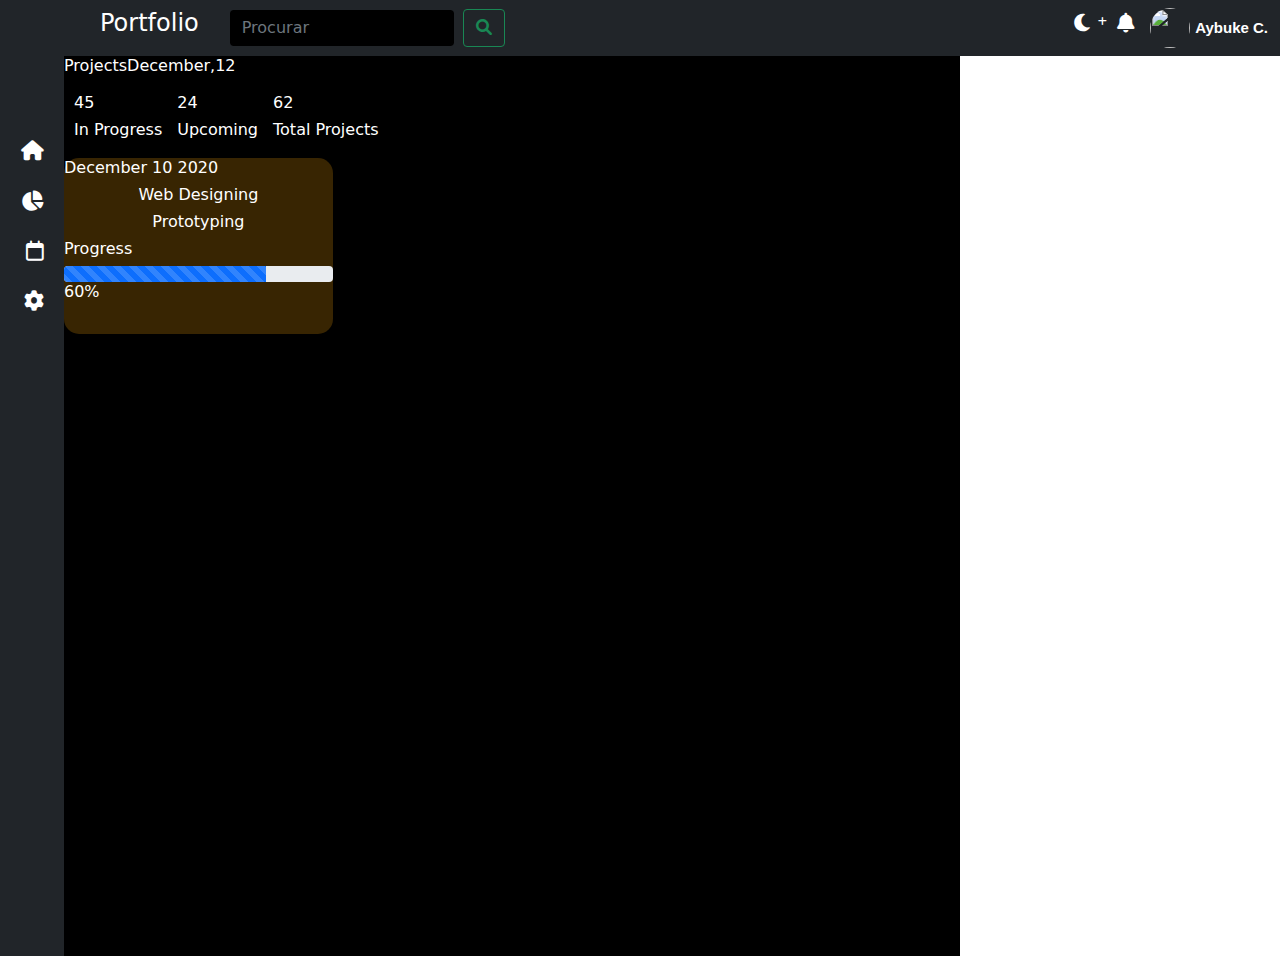
==== index.html @ cc156eb9 "atividade-pagina" ====
<!DOCTYPE html>
<html lang="pt-BR">
<head>
    <link rel="stylesheet" href="https://cdnjs.cloudflare.com/ajax/libs/font-awesome/6.0.0/css/all.min.css">
    <link rel="stylesheet" href="css/bootstrap.css">
    <link rel="stylesheet" href="css/estilo.css">
    <meta charset="UTF-8">
    <meta http-equiv="X-UA-Compatible" content="IE=edge">
    <meta name="viewport" content="width=device-width, initial-scale=1.0">
    <title>Exercicio</title>
</head>
<body>
    <nav class="navbar navbar-dark bg-dark">
        <form class="d-flex">
            <h4 id="port">Portfolio</h4>
            <input class="form-control me-2" type="search" placeholder="Procurar" aria-label="Procurar">
            <button class="btn btn-outline-success" type="submit"><font style="vertical-align: inherit;"><font style="vertical-align: inherit;"><i class="fas fa-search"></i></font></font></button>
        </form>
        <ul class="nav justify-content-end">
            <li class="nav-item">
                <a class="nav-link-esquerda" href="#"><i class="fas fa-moon"></i></a>
            </li>
            <li class="nav-item">
                <a class="nav-link-meio-meio" href="#"><i class="fas fa-plus"></i></a>
            </li>
            <li class="nav-item">
              <a class="nav-link-direita" href="#"><i class="fas fa-bell"></i></a>
            </li>
            <li class="nav-item">
                <img id="imagem-portfolio" src="https://amascoteria.com.br/wp-content/uploads/2019/11/mascote-personagem-3d-Abor_Expressao_8-600x600.jpg">
              <a class="nav-link-name">Aybuke C.</a>
            </li>
          </ul>
      </nav>
    <div id="geral-centro">
        <div id="cabecalho">
            <a class="nav-link-primeiro" href="#"><i class="fas fa-home"></i></a>
            <a class="nav-link-meio" href="#"><i class="fas fa-chart-pie"></i></a>
            <a class="nav-link-meio" href="#"><i class="far fa-calendar"></i></a>
            <a class="nav-link-meio" href="#"><i class="fas fa-cog"></i></a>
        </div>
    <div id="geral_meio">
        <div id="PD">
            <div>
                <h6>Projects</h6>
            </div>
            <div>
                <h6>December,12</h6>
            </div>
        </div>
            <div id="centro">
                <div id="IPT">
                    <h6>45</h6>
                    <h6>In Progress</h6>
                </div>
                <div id="UPC">
                    <h6>24</h6>
                    <h6>Upcoming</h6>
                </div>
                <div id="TPS">
                    <h6>62</h6>
                    <h6>Total Projects</h6>
                </div>
            </div>
            <div id="bloco-laranja">
                <div>
                    <h6>December 10 2020</h6>
                    <!-- emote -->
                </div>
                <div id="WP">
                    <h6>Web Designing</h6>
                    <h6>Prototyping</h6>
                </div>
                <div>
                    <h6>Progress</h6>
                    <div class="progress">
                        <div class="progress-bar progress-bar-striped progress-bar-animated" role="progressbar" aria-valuenow="75" aria-valuemin="0" aria-valuemax="100" style="width: 75%"></div>
                    </div>
                    <h6>60%</h6>
                </div>
                <div>
                    <img src="">
                    <!-- emote -->
                    <!-- input -->
                </div>
            </div>
        </div>
    </div>
</body>
</html>
---- css/estilo.css ----
*{
    padding: 0;
    margin: 0;
}

#cabecalho {
    background: #212529;
    display: flex;
    flex-direction: column;
    flex-wrap: nowrap;
    align-items: flex-end;
    width: 5%;
    height: 100vh;
}

.nav-link-meio {
    color:white;
    font-size: 20px;
    margin: 10px 20px 10px 0px;
}

.nav-link-primeiro {
    color:white;
    font-size: 20px;
    margin: 80px 20px 10px 0px;
}

#port{
    color: white;
    margin: 0px 30px 0px 100px;
}

.form-control {
    display: block;
    width: 100%;
    padding: 0.375rem 0.75rem;
    font-size: 1rem;
    font-weight: 400;
    line-height: 1.5;
    color: #ffffff;
    background-color: #000000;
    background-clip: padding-box;
    border: 1px solid #212529;
    -webkit-appearance: none;
    -moz-appearance: none;
    appearance: none;
    border-radius: 0.25rem;
    transition: border-color .15s ease-in-out,box-shadow .15s ease-in-out;
}

.nav-link-esquerda{
    color: white !important;
    font-size: 20px;
    margin: 0px 5px 0px 0px;
}

.nav-link-meio-meio {
    color: white !important;
    font-size: 10px;
    margin: 0px 10px 0px 0px;
}

.nav-link-direita {
    color: white !important;
    font-size: 20px;
    margin: 0px 15px 0px 0px;
}

#imagem-portfolio{
    border-radius: 50px;
    width: 40px;
    height: 40px;
}

a {
    color: white;
    text-decoration: inherit;
    font-size: 15px;
    font-family: arial;
    font-weight: 600;
    margin: 0px 12px 0px 0px;
}

#PD{
    display: flex;
}

#geral-centro{
    display: flex;
}

#geral_meio{
    background-color: black;
    color: white;
    width: 70%;
}

#centro{
    display: flex;
    margin: 10px 10px 10px 10px;
}

#IPT{
    margin: 0px 15px 0px 0px;
}

#UPC{
    margin: 0px 15px 0px 0px;
}

#TPS{
    margin: 0px 10px 0px 0px;
}

#bloco-laranja{
    background-color: rgba(145, 95, 4, 0.39);
    border-radius: 15px;
    width: 30%;
}

#WP {
    display: flex;
    flex-direction: column;
    flex-wrap: nowrap;
    align-content: center;
    justify-content: center;
    align-items: center;
}
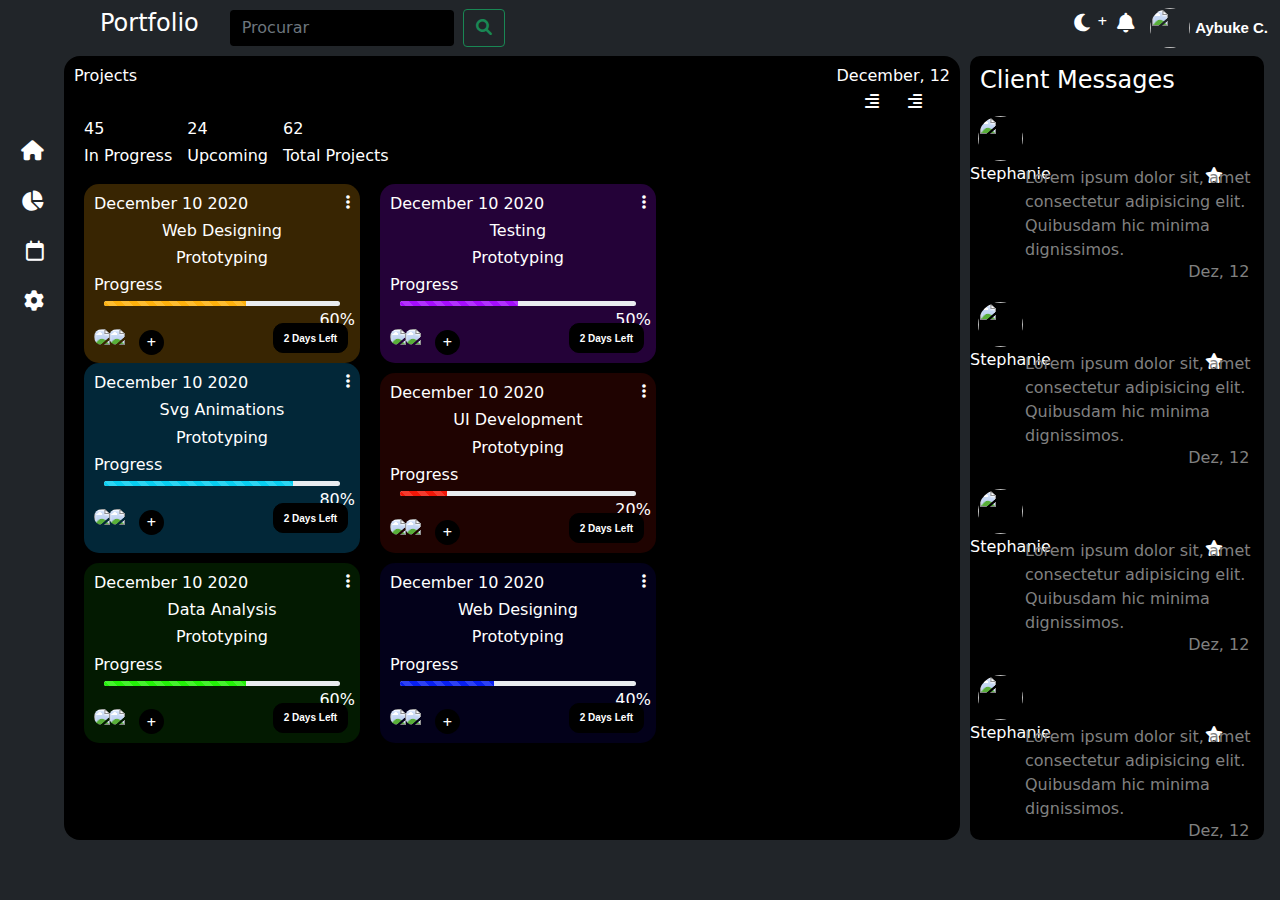
==== commit 69fab80e: "atividade-pagina" ====
--- a/index.html
+++ b/index.html
@@ -45,7 +45,11 @@
                 <h6>Projects</h6>
             </div>
             <div>
-                <h6>December,12</h6>
+                <h6>December, 12</h6>
+                <div id="icones-december">
+                    <i class="fa-solid fa-align-right"></i>
+                    <i class="fa-solid fa-align-right"></i>
+                </div>
             </div>
         </div>
             <div id="centro">
@@ -62,27 +66,214 @@
                     <h6>Total Projects</h6>
                 </div>
             </div>
-            <div id="bloco-laranja">
-                <div>
-                    <h6>December 10 2020</h6>
-                    <!-- emote -->
-                </div>
-                <div id="WP">
-                    <h6>Web Designing</h6>
-                    <h6>Prototyping</h6>
-                </div>
-                <div>
-                    <h6>Progress</h6>
-                    <div class="progress">
-                        <div class="progress-bar progress-bar-striped progress-bar-animated" role="progressbar" aria-valuenow="75" aria-valuemin="0" aria-valuemax="100" style="width: 75%"></div>
-                    </div>
-                    <h6>60%</h6>
-                </div>
-                <div>
-                    <img src="">
-                    <!-- emote -->
-                    <!-- input -->
-                </div>
+            <div id="geral-blocos">
+                <div id="bloco-laranja">
+                    <div id="december">
+                        <h6>December 10 2020</h6>
+                        <i class="fa-solid fa-ellipsis-vertical"></i>
+                    </div>
+                    <div id="WP">
+                        <h6>Web Designing</h6>
+                        <h6>Prototyping</h6>
+                    </div>
+                    <div>
+                        <h6 id="progress">Progress</h6>
+                        <div class="progress">
+                            <div class="progress-bar-laranja progress-bar-striped progress-bar-animated" role="progressbar" aria-valuenow="75" aria-valuemin="0" aria-valuemax="100" style="width: 60%"></div>
+                        </div>
+                        <h6 id="porcentagem">60%</h6>
+                    </div>
+                    <div id="input-bloco">
+                        <img id="imagem-bloco" src="https://amascoteria.com.br/wp-content/uploads/2019/11/mascote-personagem-3d-Abor_Expressao_8-600x600.jpg">
+                        <img id="imagem-bloco-dois" src="https://amascoteria.com.br/wp-content/uploads/2019/11/mascote-personagem-3d-Abor_Expressao_8-600x600.jpg">
+                        <a class="emote-bloco" href="#"><i class="fas fa-plus"></i></a>
+                    </div>
+                        <div id="botao">
+                            <input id="botao-bloco" type="button" value="2 Days Left">
+                        </div>
+                </div>
+                <div id="bloco-roxo">
+                    <div id="december">
+                        <h6>December 10 2020</h6>
+                        <i class="fa-solid fa-ellipsis-vertical"></i>
+                    </div>
+                    <div id="WP">
+                        <h6>Testing</h6>
+                        <h6>Prototyping</h6>
+                    </div>
+                    <div>
+                        <h6 id="progress">Progress</h6>
+                        <div class="progress">
+                            <div class="progress-bar-roxo progress-bar-striped progress-bar-animated" role="progressbar" aria-valuenow="75" aria-valuemin="0" aria-valuemax="100" style="width: 50%"></div>
+                        </div>
+                        <h6 id="porcentagem">50%</h6>
+                    </div>
+                    <div id="input-bloco">
+                        <img id="imagem-bloco" src="https://amascoteria.com.br/wp-content/uploads/2019/11/mascote-personagem-3d-Abor_Expressao_8-600x600.jpg">
+                        <img id="imagem-bloco-dois" src="https://amascoteria.com.br/wp-content/uploads/2019/11/mascote-personagem-3d-Abor_Expressao_8-600x600.jpg">
+                        <a class="emote-bloco" href="#"><i class="fas fa-plus"></i></a>
+                    </div>
+                        <div id="botao">
+                            <input id="botao-bloco" type="button" value="2 Days Left">
+                        </div>
+                </div>
+                <div id="bloco-azul">
+                    <div id="december">
+                        <h6>December 10 2020</h6>
+                        <i class="fa-solid fa-ellipsis-vertical"></i>
+                    </div>
+                    <div id="WP">
+                        <h6>Svg Animations</h6>
+                        <h6>Prototyping</h6>
+                    </div>
+                    <div>
+                        <h6 id="progress">Progress</h6>
+                        <div class="progress">
+                            <div id="bar" class="progress-bar-azul progress-bar-striped progress-bar-animated" role="progressbar" aria-valuenow="75" aria-valuemin="0" aria-valuemax="100" style="width: 80%"></div>
+                        </div>
+                        <h6 id="porcentagem">80%</h6>
+                    </div>
+                    <div id="input-bloco">
+                        <img id="imagem-bloco" src="https://amascoteria.com.br/wp-content/uploads/2019/11/mascote-personagem-3d-Abor_Expressao_8-600x600.jpg">
+                        <img id="imagem-bloco-dois" src="https://amascoteria.com.br/wp-content/uploads/2019/11/mascote-personagem-3d-Abor_Expressao_8-600x600.jpg">
+                        <a class="emote-bloco" href="#"><i class="fas fa-plus"></i></a>
+                    </div>
+                        <div id="botao">
+                            <input id="botao-bloco" type="button" value="2 Days Left">
+                        </div>
+                </div>
+                <div id="bloco-vermelho">
+                    <div id="december">
+                        <h6 >December 10 2020</h6>
+                        <i class="fa-solid fa-ellipsis-vertical"></i>
+                    </div>
+                    <div id="WP">
+                        <h6>UI Development</h6>
+                        <h6>Prototyping</h6>
+                    </div>
+                    <div>
+                        <h6 id="progress">Progress</h6>
+                        <div class="progress">
+                            <div id="bar" class="progress-bar-vermelho progress-bar-striped progress-bar-animated" role="progressbar" aria-valuenow="75" aria-valuemin="0" aria-valuemax="100" style="width: 20%"></div>
+                        </div>
+                        <h6 id="porcentagem">20%</h6>
+                    </div>
+                    <div id="input-bloco">
+                        <img id="imagem-bloco" src="https://amascoteria.com.br/wp-content/uploads/2019/11/mascote-personagem-3d-Abor_Expressao_8-600x600.jpg">
+                        <img id="imagem-bloco-dois" src="https://amascoteria.com.br/wp-content/uploads/2019/11/mascote-personagem-3d-Abor_Expressao_8-600x600.jpg">
+                        <a class="emote-bloco" href="#"><i class="fas fa-plus"></i></a>
+                    </div>
+                        <div id="botao">
+                            <input id="botao-bloco" type="button" value="2 Days Left">
+                        </div>
+                </div>
+                <div id="bloco-verde">
+                    <div id="december">
+                        <h6 >December 10 2020</h6>
+                        <i class="fa-solid fa-ellipsis-vertical"></i>
+                    </div>
+                    <div id="WP">
+                        <h6>Data Analysis</h6>
+                        <h6>Prototyping</h6>
+                    </div>
+                    <div>
+                        <h6 id="progress">Progress</h6>
+                        <div class="progress">
+                            <div id="bar" class="progress-bar-verde progress-bar-striped progress-bar-animated" role="progressbar" aria-valuenow="75" aria-valuemin="0" aria-valuemax="100" style="width: 60%"></div>
+                        </div>
+                        <h6 id="porcentagem">60%</h6>
+                    </div>
+                    <div id="input-bloco">
+                        <img id="imagem-bloco" src="https://amascoteria.com.br/wp-content/uploads/2019/11/mascote-personagem-3d-Abor_Expressao_8-600x600.jpg">
+                        <img id="imagem-bloco-dois" src="https://amascoteria.com.br/wp-content/uploads/2019/11/mascote-personagem-3d-Abor_Expressao_8-600x600.jpg">
+                        <a class="emote-bloco" href="#"><i class="fas fa-plus"></i></a>
+                    </div>
+                        <div id="botao">
+                            <input id="botao-bloco" type="button" value="2 Days Left">
+                        </div>
+                </div>
+                <div id="bloco-azulescuro">
+                    <div id="december">
+                        <h6 >December 10 2020</h6>
+                        <i class="fa-solid fa-ellipsis-vertical"></i>
+                    </div>
+                    <div id="WP">
+                        <h6>Web Designing</h6>
+                        <h6>Prototyping</h6>
+                    </div>
+                    <div>
+                        <h6 id="progress">Progress</h6>
+                        <div class="progress">
+                            <div id="bar" class="progress-bar-azulescuro progress-bar-striped progress-bar-animated" role="progressbar" aria-valuenow="75" aria-valuemin="0" aria-valuemax="100" style="width: 40%"></div>
+                        </div>
+                        <h6 id="porcentagem">40%</h6>
+                    </div>
+                    <div id="input-bloco">
+                        <img id="imagem-bloco" src="https://amascoteria.com.br/wp-content/uploads/2019/11/mascote-personagem-3d-Abor_Expressao_8-600x600.jpg">
+                        <img id="imagem-bloco-dois" src="https://amascoteria.com.br/wp-content/uploads/2019/11/mascote-personagem-3d-Abor_Expressao_8-600x600.jpg">
+                        <a class="emote-bloco" href="#"><i class="fas fa-plus"></i></a>
+                    </div>
+                        <div id="botao">
+                            <input id="botao-bloco" type="button" value="2 Days Left">
+                        </div>
+                </div>
+            </div>
+        </div>
+        <div id="direito">
+            <div>
+                <h4 id="client">Client Messages</h4>
+            </div>
+            <div id="comentario-um">
+                <img id="imagem-direito" src="https://amascoteria.com.br/wp-content/uploads/2019/11/mascote-personagem-3d-Abor_Expressao_8-600x600.jpg"> 
+                <div id="stepmais">
+                    <div>
+                        <h6 id="step">Stephanie</h6> 
+                    </div>
+                    <div>
+                        <i id="estrela" class="fas fa-star"></i>
+                    </div>
+                </div>
+                <p>Lorem ipsum dolor sit, amet consectetur adipisicing elit. Quibusdam hic minima dignissimos.</p>
+                <h6 id="dez">Dez, 12</h6>
+            </div>
+            <div id="comentario-um">
+                <img id="imagem-direito" src="https://amascoteria.com.br/wp-content/uploads/2019/11/mascote-personagem-3d-Abor_Expressao_8-600x600.jpg"> 
+                <div id="stepmais">
+                    <div>
+                        <h6 id="step">Stephanie</h6> 
+                    </div>
+                    <div>
+                        <i id="estrela" class="fas fa-star"></i>
+                    </div>
+                </div>
+                <p>Lorem ipsum dolor sit, amet consectetur adipisicing elit. Quibusdam hic minima dignissimos.</p>
+                <h6 id="dez">Dez, 12</h6>
+            </div>
+            <div id="comentario-um">
+                <img id="imagem-direito" src="https://amascoteria.com.br/wp-content/uploads/2019/11/mascote-personagem-3d-Abor_Expressao_8-600x600.jpg"> 
+                <div id="stepmais">
+                    <div>
+                        <h6 id="step">Stephanie</h6> 
+                    </div>
+                    <div>
+                        <i id="estrela" class="fas fa-star"></i>
+                    </div>
+                </div>
+                <p>Lorem ipsum dolor sit, amet consectetur adipisicing elit. Quibusdam hic minima dignissimos.</p>
+                <h6 id="dez">Dez, 12</h6>
+            </div>
+            <div id="comentario-um">
+                <img id="imagem-direito" src="https://amascoteria.com.br/wp-content/uploads/2019/11/mascote-personagem-3d-Abor_Expressao_8-600x600.jpg"> 
+                <div id="stepmais">
+                    <div>
+                        <h6 id="step">Stephanie</h6> 
+                    </div>
+                    <div>
+                        <i id="estrela" class="fas fa-star"></i>
+                    </div>
+                </div>
+                <p>Lorem ipsum dolor sit, amet consectetur adipisicing elit. Quibusdam hic minima dignissimos.</p>
+                <h6 id="dez">Dez, 12</h6>
             </div>
         </div>
     </div>
--- a/css/estilo.css
+++ b/css/estilo.css
@@ -4,6 +4,10 @@
     margin: 0;
 }
 
+body {
+    background-color: #212529;
+}
+
 #cabecalho {
     background: #212529;
     display: flex;
@@ -11,9 +15,8 @@
     flex-wrap: nowrap;
     align-items: flex-end;
     width: 5%;
-    height: 100vh;
-}
-
+    /* height: 94.1vh; */
+}
 .nav-link-meio {
     color:white;
     font-size: 20px;
@@ -82,18 +85,21 @@
     margin: 0px 12px 0px 0px;
 }
 
-#PD{
-    display: flex;
+#PD {
+    display: flex;
+    justify-content: space-between;
 }
 
 #geral-centro{
     display: flex;
 }
 
-#geral_meio{
+#geral_meio {
     background-color: black;
     color: white;
     width: 70%;
+    border-radius: 16px;
+    padding: 10px;
 }
 
 #centro{
@@ -113,10 +119,23 @@
     margin: 0px 10px 0px 0px;
 }
 
-#bloco-laranja{
+#bloco-laranja {
     background-color: rgba(145, 95, 4, 0.39);
     border-radius: 15px;
-    width: 30%;
+    width: 31.5%;
+    margin: 0px 10px 0px 10px;
+}
+
+.progress-bar-laranja {
+    display: flex;
+    flex-direction: column;
+    justify-content: center;
+    overflow: hidden;
+    color: #fff;
+    text-align: center;
+    white-space: nowrap;
+    background-color: #fdb10d;
+    transition: width .6s ease;
 }
 
 #WP {
@@ -126,4 +145,245 @@
     align-content: center;
     justify-content: center;
     align-items: center;
-}+}
+
+.progress {
+    display: flex;
+    height: 0.3rem;
+    overflow: hidden;
+    font-size: .75rem;
+    background-color: #e9ecef;
+    border-radius: 0.25rem;
+    margin: 0px 20px 0px 20px;
+}
+
+#bloco-roxo{
+    background-color: rgba(93, 4, 145, 0.39);
+    border-radius: 15px;
+    width: 31.5%;
+    margin: 0px 10px 0px 10px;
+}
+
+.progress-bar-roxo {
+    display: flex;
+    flex-direction: column;
+    justify-content: center;
+    overflow: hidden;
+    color: #fff;
+    text-align: center;
+    white-space: nowrap;
+    background-color: #a50dfd;
+    transition: width .6s ease;
+}
+
+#bloco-azul{
+    background-color: rgba(4, 100, 145, 0.39);
+    border-radius: 15px;
+    width: 31.5%;
+    margin: 0px 10px 0px 10px;
+}
+
+.progress-bar-azul {
+    display: flex;
+    flex-direction: column;
+    justify-content: center;
+    overflow: hidden;
+    color: #fff;
+    text-align: center;
+    white-space: nowrap;
+    background-color: #08cef1;
+    transition: width .6s ease;
+}
+
+#bloco-vermelho{
+    background-color: rgba(240, 22, 6, 0.13);
+    border-radius: 15px;
+    width: 31.5%;
+    margin: 10px 10px 0px 10px;
+}
+
+.progress-bar-vermelho {
+    display: flex;
+    flex-direction: column;
+    justify-content: center;
+    overflow: hidden;
+    color: #fff;
+    text-align: center;
+    white-space: nowrap;
+    background-color: #f11708;
+    transition: width .6s ease;
+}
+
+#bloco-verde{
+    background-color: rgba(25, 240, 6, 0.11);
+    border-radius: 15px;
+    width: 31.5%;
+    margin: 10px 10px 0px 10px;
+}
+
+.progress-bar-verde {
+    display: flex;
+    flex-direction: column;
+    justify-content: center;
+    overflow: hidden;
+    color: #fff;
+    text-align: center;
+    white-space: nowrap;
+    background-color: #23f108;
+    transition: width .6s ease;
+}
+
+#bloco-azulescuro{
+    background-color: rgba(29, 6, 240, 0.11);
+    border-radius: 15px;
+    width: 31.5%;
+    margin: 10px 10px 0px 10px;
+}
+
+.progress-bar-azulescuro {
+    display: flex;
+    flex-direction: column;
+    justify-content: center;
+    overflow: hidden;
+    color: #fff;
+    text-align: center;
+    white-space: nowrap;
+    background-color: #081ff1;
+    transition: width .6s ease;
+}
+
+#geral-blocos {
+    display: flex;
+    flex-wrap: wrap;
+    flex-direction: row;
+}
+
+#progress{
+    margin: 0px 0px 7px 10px;
+}
+
+#porcentagem{
+    display: flex;
+    justify-content: flex-end;
+    margin: 4px 5px 0px 0px;
+}
+
+#december{
+    display: flex;
+    justify-content: space-between;
+    margin: 10px 10px 0px 10px;
+}
+
+#imagem-bloco {
+    width: 30px;
+    border-radius: 50px;
+    margin: 0px -15px 10px 10px;
+}
+
+#imagem-bloco-dois {
+    width: 30px;
+    border-radius: 50px;
+    margin: 0px 0px 10px 0px;
+}
+
+#input-bloco{
+    display: flex;
+    align-items: center;
+    align-content: center;
+    flex-wrap: nowrap;
+}
+
+.emote-bloco{
+    background: black;
+    border-radius: 50px;
+    width: 25px;
+    height: 25px;
+    display: flex;
+    justify-content: center;
+    align-items: center;
+    font-size: 10px;
+}
+
+#botao {
+    display: flex;
+    flex-direction: row;
+    justify-content: flex-end;
+    margin: -32px 12px 10px 0px;
+}
+
+#botao-bloco{
+    background-color: black;
+    color: white;
+    border: solid 1px black;
+    border-radius: 10px;
+    font-size: 10px;
+    font-family: arial;
+    font-weight: 600;
+    width: 75px;
+    height: 30px;
+    display: flex;
+    justify-content: center;
+}
+
+#icones-december{
+    display: flex;
+    justify-content: space-evenly;
+    flex-direction: row;
+}
+
+#direito{
+    background-color: black;
+    margin: 0px 0px 0px 10px;
+    border-radius: 10px;
+    width: 23%;
+}
+
+#client{
+    color: white;
+    margin: 10px 0px 0px 10px;
+}
+
+#step{
+    color: white;
+}
+
+#estrela{
+    color: white;
+}
+
+#stepmais {
+    display: flex;
+    justify-content: space-between;
+    flex-direction: row;
+    width: 86%;
+}
+
+p {
+    color: gray;
+    margin: -25px 0px 0px 55px;
+}
+
+#imagem-direito {
+    width: 45px;
+    height: 45px;
+    border-radius: 50px;
+    margin: 1px 3px 3px 8px;
+}
+
+#comentario-um {
+    display: flex;
+    flex-direction: row;
+    flex-wrap: wrap;
+    width: 100%;
+    margin: 20px 0px 0px 0px;
+}
+
+#dez {
+    color: grey;
+    display: flex;
+    justify-content: flex-end;
+    flex-wrap: nowrap;
+    flex-direction: row;
+    width: inherit;
+    margin: 0px 15px 0px 0px;
+}
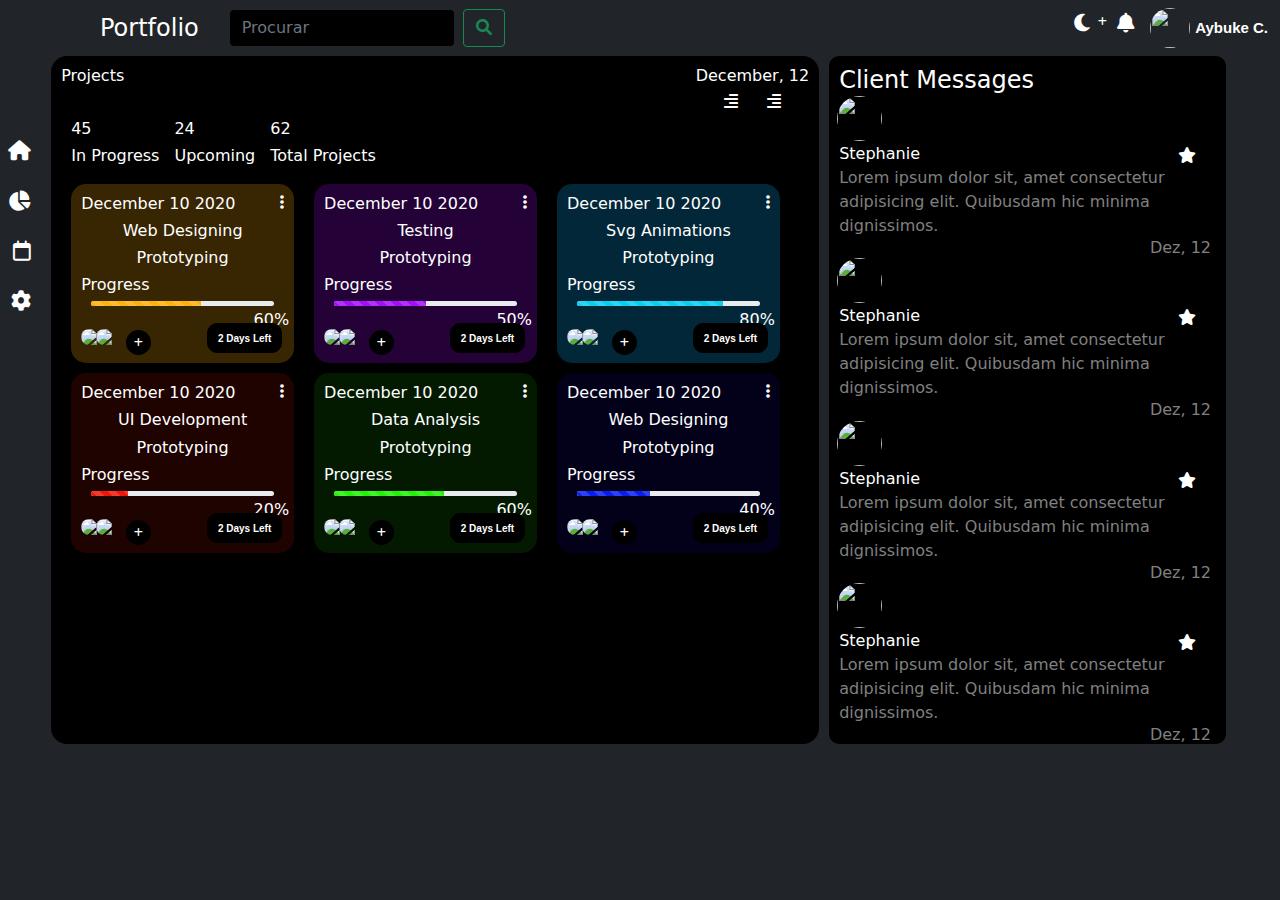
==== commit 7ac15647: "atividade-pagina" ====
--- a/index.html
+++ b/index.html
@@ -10,7 +10,7 @@
     <title>Exercicio</title>
 </head>
 <body>
-    <nav class="navbar navbar-dark bg-dark">
+    <nav id="cabecalho-dois" class="navbar navbar-dark bg-dark">
         <form class="d-flex">
             <h4 id="port">Portfolio</h4>
             <input class="form-control me-2" type="search" placeholder="Procurar" aria-label="Procurar">
--- a/css/estilo.css
+++ b/css/estilo.css
@@ -32,6 +32,8 @@
 #port{
     color: white;
     margin: 0px 30px 0px 100px;
+    display: flex;
+    align-items: center;
 }
 
 .form-control {
@@ -387,3 +389,284 @@
     width: inherit;
     margin: 0px 15px 0px 0px;
 }
+
+@media (max-width: 1450px){
+    p {
+        color: gray;
+        margin: -5px 0px 0px 10px;
+    }
+    #cabecalho {
+        background: #212529;
+        display: flex;
+        flex-direction: column;
+        flex-wrap: nowrap;
+        align-items: flex-end;
+        width: 4%;
+    }
+    #stepmais {
+        display: flex;
+        justify-content: space-between;
+        flex-direction: row;
+        width: 90%;
+        margin: 0px 0px 0px 10px;
+    }
+    #comentario-um {
+        display: flex;
+        flex-direction: row;
+        flex-wrap: wrap;
+        width: 100%;
+        margin: 0px 0px 0px 0px;
+    }
+    #geral_meio {
+        background-color: black;
+        color: white;
+        width: 60%;
+        border-radius: 16px;
+        padding: 10px;
+    }
+    #direito {
+        background-color: black;
+        margin: 0px 0px 0px 10px;
+        border-radius: 10px;
+        width: 31%;
+    }
+    #bloco-laranja {
+        width: 29.8%;
+    }
+    #bloco-azul {
+        width: 29.8%;
+    }
+    #bloco-verde {
+        width: 29.8%;
+    }
+    #bloco-vermelho {
+        width: 29.8%;
+    }
+    #bloco-roxo {
+        width: 29.8%;
+    }
+    #bloco-azulescuro {
+        width: 29.8%;
+    }
+}
+
+@media (max-width: 1024px){
+    p {
+        color: gray;
+        margin: -5px 0px 0px 10px;
+    }
+    #cabecalho {
+        background: #212529;
+        display: flex;
+        flex-direction: column;
+        flex-wrap: nowrap;
+        align-items: flex-end;
+        width: 6%;
+        /* height: 94.1vh; */
+    }
+    #port {
+        color: white;
+        margin: 0px 30px 0px 70px;
+        display: flex;
+        align-items: center;
+    }
+    #stepmais {
+        display: flex;
+        justify-content: space-between;
+        flex-direction: row;
+        width: 90%;
+        margin: 0px 0px 0px 10px;
+    }
+    #comentario-um {
+        display: flex;
+        flex-direction: row;
+        flex-wrap: wrap;
+        width: 100%;
+        margin: 0px 0px 0px 0px;
+    }
+    #geral_meio {
+        background-color: black;
+        color: white;
+        width: 60%;
+        border-radius: 16px;
+        padding: 10px;
+    }
+    #direito {
+        background-color: black;
+        margin: 0px 0px 0px 10px;
+        border-radius: 10px;
+        width: 29%;
+    }
+    #bloco-laranja {
+        width: 29.8%;
+    }
+    #bloco-azul {
+        width: 29.8%;
+    }
+    #bloco-verde {
+        width: 29.8%;
+    }
+    #bloco-vermelho {
+        width: 29.8%;
+    }
+    #bloco-roxo {
+        width: 29.8%;
+    }
+    #bloco-azulescuro {
+        width: 29.8%;
+    }
+    .navbar {
+        position: relative;
+        display: flex;
+        flex-wrap: wrap;
+        align-items: center;
+        justify-content: space-around;
+        padding-top: 0.5rem;
+        padding-bottom: 0.5rem;
+    }
+}
+
+@media (max-width: 800px){
+    #bloco-laranja {
+        width: 45%;
+        margin: 10px 10px 10px 10px;
+    }
+    #bloco-azul {
+        width: 45%;
+        margin: 10px 10px 10px 10px;
+    }
+    #bloco-verde {
+        width: 45%;
+        margin: 10px 10px 10px 10px;
+    }
+    #bloco-vermelho {
+        width: 45%;
+        margin: 10px 10px 10px 10px;
+    }
+    #bloco-roxo {
+        width: 45%;
+        margin: 10px 10px 10px 10px;
+    }
+    #bloco-azulescuro {
+        width: 45%;
+        margin: 10px 10px 10px 10px;
+    }
+    #cabecalho {
+        background: #212529;
+        display: flex;
+        flex-direction: column;
+        flex-wrap: nowrap;
+        align-items: flex-end;
+        width: 8%;
+        /* height: 94.1vh; */
+    }
+    #port {
+        color: white;
+        margin: 0px 30px 0px 70px;
+        display: flex;
+        align-items: center;
+    }
+    p {
+        color: gray;
+        margin: -5px 0px 0px 5px;
+    }
+    #stepmais {
+        display: flex;
+        justify-content: space-between;
+        flex-direction: row;
+        width: 85%;
+        margin: 0px 0px 0px 10px;
+    }
+    #direito {
+        background-color: black;
+        margin: 0px 0px 0px 10px;
+        border-radius: 10px;
+        width: 27%;
+    }   
+}
+
+@media (max-width: 425px){
+    #bloco-laranja {
+        width: 100%;
+        margin: 10px 0px 10px 0px;
+    }
+    #bloco-azul {
+        width: 100%;
+        margin: 10px 0px 10px 0px;
+    }
+    #bloco-verde {
+        width: 100%;
+        margin: 10px 0px 10px 0px;
+    }
+    #bloco-vermelho {
+        width: 100%;
+        margin: 10px 0px 10px 0px;
+    }
+    #bloco-roxo {
+        width: 100%;
+        margin: 10px 0px 10px 0px;
+    }
+    #bloco-azulescuro {
+        width: 100%;
+        margin: 10px 0px 10px 0px;
+    }
+    #direito {
+        background-color: black;
+        margin: 5px 0px 0px 0px;
+        border-radius: 10px;
+        width: 80%;
+    }
+    #geral-centro {
+        display: flex;
+        flex-direction: column;
+        align-items: center;
+    }
+    #stepmais {
+        display: flex;
+        justify-content: space-between;
+        flex-direction: row;
+        width: 90%;
+        margin: 0px 0px 0px 10px;
+    }    
+    #geral_meio {
+        background-color: black;
+        color: white;
+        width: 80%;
+        border-radius: 16px;
+        padding: 10px;
+    }
+    #cabecalho {
+        background: #212529;
+        display: flex;
+        flex-wrap: nowrap;
+        width: 5%;
+        /* height: 94.1vh; */
+        flex-direction: row;
+        align-items: baseline;
+        justify-content: center;
+    }
+    p {
+        color: gray;
+        margin: 0px 0px 0px 10px;
+    }
+    #port {
+        color: white;
+        margin: 0px 15px 0px 0px;
+        display: flex;
+        align-items: center;
+    }
+    #cabecalho-dois{
+        display: flex;
+        align-content: center;
+        justify-content: center;
+        align-items: center;
+    }
+    #centro {
+        display: flex;
+        margin: 10px 0px 10px 0px;
+        justify-content: center;
+        flex-direction: column;
+        align-items: flex-start;
+    }
+}
+
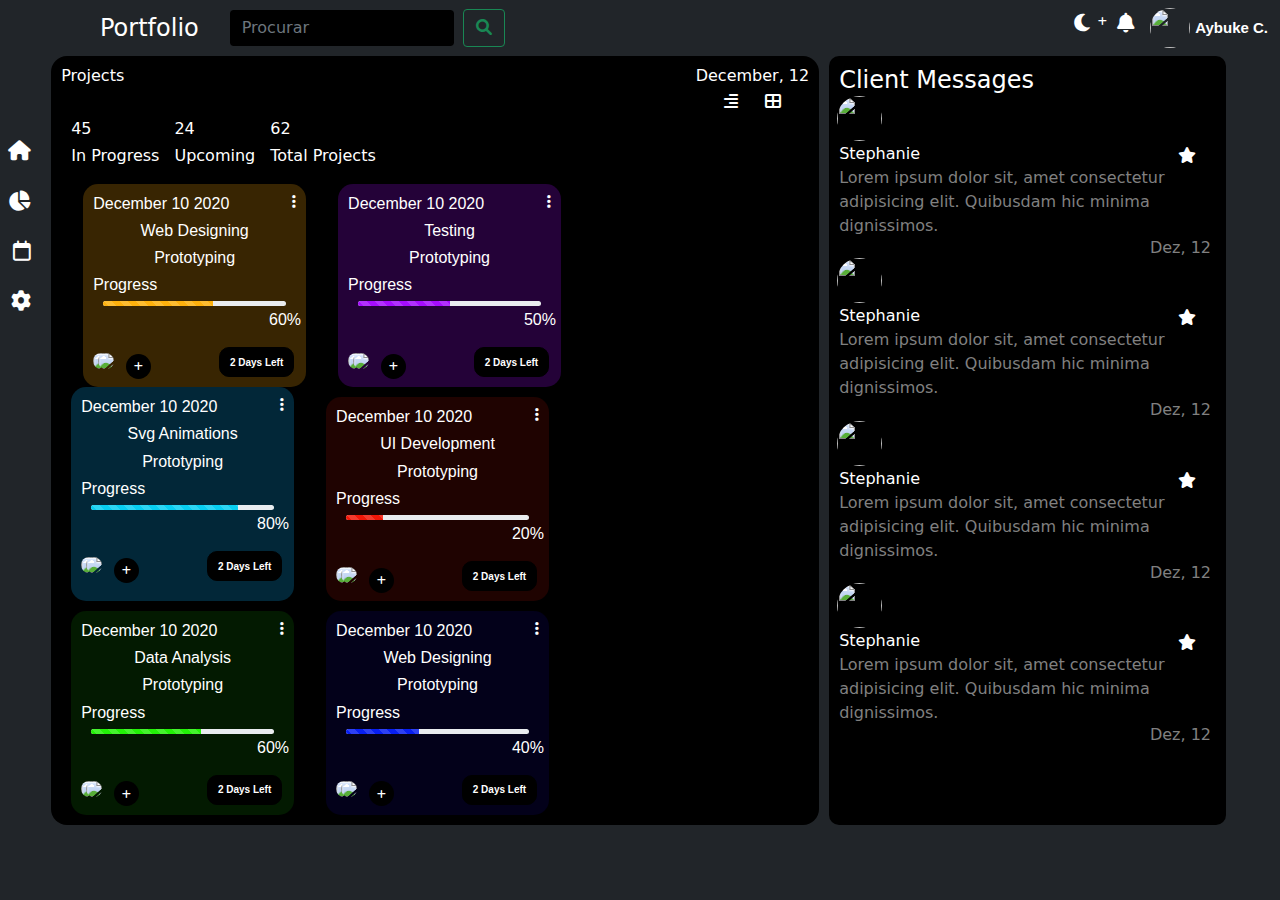
==== commit 4f0dfffb: "atividade-pagina" ====
--- a/index.html
+++ b/index.html
@@ -24,9 +24,9 @@
                 <a class="nav-link-meio-meio" href="#"><i class="fas fa-plus"></i></a>
             </li>
             <li class="nav-item">
-              <a class="nav-link-direita" href="#"><i class="fas fa-bell"></i></a>
-            </li>
-            <li class="nav-item">
+                <a class="nav-link-direita" href="#"><i class="fas fa-bell"></i></a>
+            </li>
+            <li id="perfil" class="nav-item">
                 <img id="imagem-portfolio" src="https://amascoteria.com.br/wp-content/uploads/2019/11/mascote-personagem-3d-Abor_Expressao_8-600x600.jpg">
               <a class="nav-link-name">Aybuke C.</a>
             </li>
@@ -34,10 +34,10 @@
       </nav>
     <div id="geral-centro">
         <div id="cabecalho">
-            <a class="nav-link-primeiro" href="#"><i class="fas fa-home"></i></a>
-            <a class="nav-link-meio" href="#"><i class="fas fa-chart-pie"></i></a>
-            <a class="nav-link-meio" href="#"><i class="far fa-calendar"></i></a>
-            <a class="nav-link-meio" href="#"><i class="fas fa-cog"></i></a>
+            <a id="emote-cabecalho" class="nav-link-primeiro" href="#"><i class="fas fa-home"></i></a>
+            <a id="emote-cabecalho" class="nav-link-meio" href="#"><i class="fas fa-chart-pie"></i></a>
+            <a id="emote-cabecalho" class="nav-link-meio" href="#"><i class="far fa-calendar"></i></a>
+            <a id="emote-cabecalho" class="nav-link-meio" href="#"><i class="fas fa-cog"></i></a>
         </div>
     <div id="geral_meio">
         <div id="PD">
@@ -48,7 +48,7 @@
                 <h6>December, 12</h6>
                 <div id="icones-december">
                     <i class="fa-solid fa-align-right"></i>
-                    <i class="fa-solid fa-align-right"></i>
+                    <i class="fa-solid fa-th-large"></i>
                 </div>
             </div>
         </div>
@@ -67,6 +67,7 @@
                 </div>
             </div>
             <div id="geral-blocos">
+                <a href="laranja.html">
                 <div id="bloco-laranja">
                     <div id="december">
                         <h6>December 10 2020</h6>
@@ -91,7 +92,9 @@
                         <div id="botao">
                             <input id="botao-bloco" type="button" value="2 Days Left">
                         </div>
-                </div>
+                    </div>
+                </a>
+                <a href="roxo.html">
                 <div id="bloco-roxo">
                     <div id="december">
                         <h6>December 10 2020</h6>
@@ -116,7 +119,9 @@
                         <div id="botao">
                             <input id="botao-bloco" type="button" value="2 Days Left">
                         </div>
-                </div>
+                    </div>
+                </a>
+                <a href="azul.html">
                 <div id="bloco-azul">
                     <div id="december">
                         <h6>December 10 2020</h6>
@@ -141,7 +146,9 @@
                         <div id="botao">
                             <input id="botao-bloco" type="button" value="2 Days Left">
                         </div>
-                </div>
+                    </div>
+                </a>
+                <a href="vermelho.html">
                 <div id="bloco-vermelho">
                     <div id="december">
                         <h6 >December 10 2020</h6>
@@ -166,7 +173,9 @@
                         <div id="botao">
                             <input id="botao-bloco" type="button" value="2 Days Left">
                         </div>
-                </div>
+                    </div>
+                </a>
+                <a href="verde.html">
                 <div id="bloco-verde">
                     <div id="december">
                         <h6 >December 10 2020</h6>
@@ -191,7 +200,9 @@
                         <div id="botao">
                             <input id="botao-bloco" type="button" value="2 Days Left">
                         </div>
-                </div>
+                    </div>
+                </a>
+                <a href="azulescuro.html">
                 <div id="bloco-azulescuro">
                     <div id="december">
                         <h6 >December 10 2020</h6>
@@ -216,7 +227,8 @@
                         <div id="botao">
                             <input id="botao-bloco" type="button" value="2 Days Left">
                         </div>
-                </div>
+                    </div>
+                </a>
             </div>
         </div>
         <div id="direito">
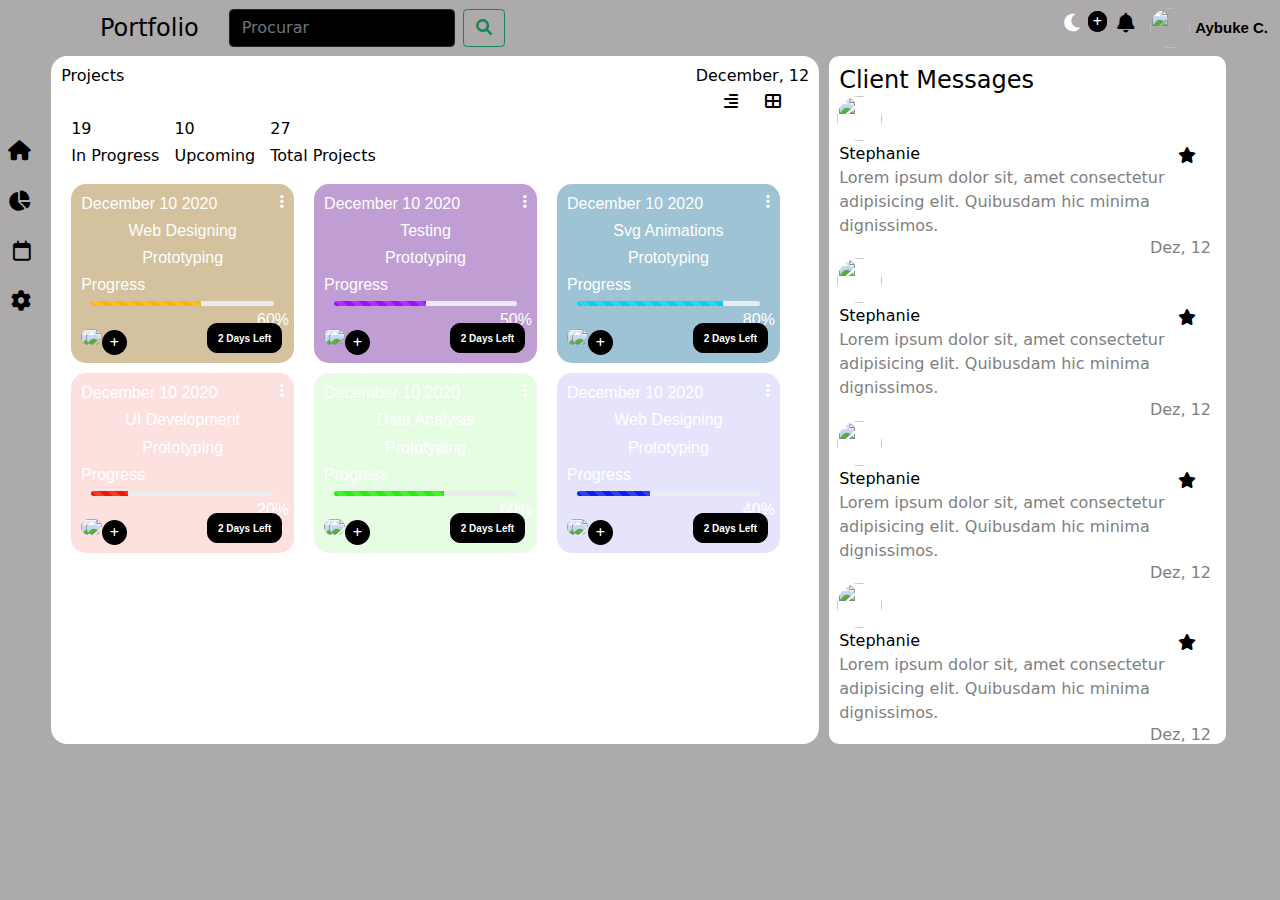
==== commit 461f46dd: "atividade-pagina" ====
--- a/index.html
+++ b/index.html
@@ -4,6 +4,7 @@
     <link rel="stylesheet" href="https://cdnjs.cloudflare.com/ajax/libs/font-awesome/6.0.0/css/all.min.css">
     <link rel="stylesheet" href="css/bootstrap.css">
     <link rel="stylesheet" href="css/estilo.css">
+    <link rel="stylesheet" href="css/estilodois.css">
     <meta charset="UTF-8">
     <meta http-equiv="X-UA-Compatible" content="IE=edge">
     <meta name="viewport" content="width=device-width, initial-scale=1.0">
@@ -28,7 +29,7 @@
             </li>
             <li id="perfil" class="nav-item">
                 <img id="imagem-portfolio" src="https://amascoteria.com.br/wp-content/uploads/2019/11/mascote-personagem-3d-Abor_Expressao_8-600x600.jpg">
-              <a class="nav-link-name">Aybuke C.</a>
+              <a id="name-a" class="nav-link-name">Aybuke C.</a>
             </li>
           </ul>
       </nav>
@@ -54,15 +55,15 @@
         </div>
             <div id="centro">
                 <div id="IPT">
-                    <h6>45</h6>
+                    <h6 class="contador">45</h6>
                     <h6>In Progress</h6>
                 </div>
                 <div id="UPC">
-                    <h6>24</h6>
+                    <h6 class="contador">24</h6>
                     <h6>Upcoming</h6>
                 </div>
                 <div id="TPS">
-                    <h6>62</h6>
+                    <h6 class="contador">62</h6>
                     <h6>Total Projects</h6>
                 </div>
             </div>
@@ -289,5 +290,10 @@
             </div>
         </div>
     </div>
+    <script src="js/jquery.js"></script>
+    <script src="js/waypoints.js"></script>
+    <script src="js/counterup.js"></script>
+    <script src="js/js.js"></script>
+    <script src="js/script.js"></script>
 </body>
 </html>--- a/css/estilo.css
+++ b/css/estilo.css
@@ -8,15 +8,37 @@
     background-color: #212529;
 }
 
+body.active {
+    background-color: rgb(172, 170, 170);
+}
+
 #cabecalho {
     background: #212529;
     display: flex;
     flex-direction: column;
     flex-wrap: nowrap;
-    align-items: flex-end;
+    align-items: center;
     width: 5%;
     /* height: 94.1vh; */
-}
+    align-content: center;
+}
+
+#cabecalho.active {
+    background: rgb(172, 170, 170);
+    display: flex;
+    flex-direction: column;
+    flex-wrap: nowrap;
+    align-items: center;
+    width: 5%;
+    /* height: 94.1vh; */
+    align-content: center;
+}
+
+.bg-dark.active {
+    --bs-bg-opacity: 1;
+    background-color: rgb(172, 170, 170) !important;
+}
+
 .nav-link-meio {
     color:white;
     font-size: 20px;
@@ -31,6 +53,13 @@
 
 #port{
     color: white;
+    margin: 0px 30px 0px 100px;
+    display: flex;
+    align-items: center;
+}
+
+#port.active{
+    color: black;
     margin: 0px 30px 0px 100px;
     display: flex;
     align-items: center;
@@ -55,21 +84,49 @@
 }
 
 .nav-link-esquerda{
-    color: white !important;
     font-size: 20px;
     margin: 0px 5px 0px 0px;
+    cursor: pointer;
+}
+
+.nav-link-esquerda.active{
+    font-size: 20px;
+    margin: 0px 5px 0px 0px;
+    cursor: pointer;
 }
 
 .nav-link-meio-meio {
     color: white !important;
+    background-color: #000000;
+    border: #000000 solid 5px;
+    border-radius: 50px;
     font-size: 10px;
     margin: 0px 10px 0px 0px;
+    transition: 0.7s all;
+}
+
+.nav-link-meio-meio:hover{
+    color: rgb(39, 39, 248) !important;
+    transition: 0.7s all;
 }
 
 .nav-link-direita {
     color: white !important;
     font-size: 20px;
     margin: 0px 15px 0px 0px;
+    transition: 0.7s all;
+}
+
+.nav-link-direita.active {
+    color: rgb(0, 0, 0) !important;
+    font-size: 20px;
+    margin: 0px 15px 0px 0px;
+    transition: 0.7s all;
+}
+
+.nav-link-direita:hover{
+    color: rgb(39, 39, 248) !important;
+    transition: 0.7s all;
 }
 
 #imagem-portfolio{
@@ -84,6 +141,33 @@
     font-size: 15px;
     font-family: arial;
     font-weight: 600;
+    /* margin: 0px 12px 0px 0px; */
+}
+
+#name-a.active{
+    color: black;
+}
+
+a:hover {
+    color: white;
+}
+
+#emote-cabecalho{
+    color: white;
+    transition: 0.7s all;
+}
+
+#emote-cabecalho.active {
+    color: black;
+    transition: 0.7s all;
+}
+
+#emote-cabecalho:hover{
+    color: rgb(67, 67, 233);
+    transition: 0.7s all;
+}
+
+#perfil{
     margin: 0px 12px 0px 0px;
 }
 
@@ -99,6 +183,14 @@
 #geral_meio {
     background-color: black;
     color: white;
+    width: 70%;
+    border-radius: 16px;
+    padding: 10px;
+}
+
+#geral_meio.active {
+    background-color: rgb(255, 255, 255);
+    color: rgb(0, 0, 0);
     width: 70%;
     border-radius: 16px;
     padding: 10px;
@@ -345,12 +437,25 @@
     margin: 10px 0px 0px 10px;
 }
 
+#client.active{
+    color: rgb(0, 0, 0);
+    margin: 10px 0px 0px 10px;
+}
+
 #step{
     color: white;
 }
 
+#step.active{
+    color: rgb(0, 0, 0);
+}
+
 #estrela{
     color: white;
+}
+
+#estrela.active{
+    color: rgb(0, 0, 0);
 }
 
 #stepmais {
@@ -378,6 +483,10 @@
     flex-wrap: wrap;
     width: 100%;
     margin: 20px 0px 0px 0px;
+}
+
+#comentario-um:hover {
+    background-color:#373a3d;
 }
 
 #dez {
--- a/css/estilodois.css
+++ b/css/estilodois.css
@@ -0,0 +1,700 @@
+
+*{
+    padding: 0;
+    margin: 0;
+}
+
+body {
+    background-color: rgb(172, 170, 170);
+}
+
+#cabecalho {
+    background: rgb(172, 170, 170);
+    display: flex;
+    flex-direction: column;
+    flex-wrap: nowrap;
+    align-items: center;
+    width: 5%;
+    /* height: 94.1vh; */
+    align-content: center;
+}
+
+.bg-dark {
+    --bs-bg-opacity: 1;
+    background-color: rgb(172, 170, 170) !important;
+}
+
+.nav-link-meio {
+    color:white;
+    font-size: 20px;
+    margin: 10px 20px 10px 0px;
+}
+
+.nav-link-primeiro {
+    color:white;
+    font-size: 20px;
+    margin: 80px 20px 10px 0px;
+}
+
+#port{
+    color: black;
+    margin: 0px 30px 0px 100px;
+    display: flex;
+    align-items: center;
+}
+
+.form-control {
+    display: block;
+    width: 100%;
+    padding: 0.375rem 0.75rem;
+    font-size: 1rem;
+    font-weight: 400;
+    line-height: 1.5;
+    color: #ffffff;
+    background-color: #000000;
+    background-clip: padding-box;
+    border: 1px solid #212529;
+    -webkit-appearance: none;
+    -moz-appearance: none;
+    appearance: none;
+    border-radius: 0.25rem;
+    transition: border-color .15s ease-in-out,box-shadow .15s ease-in-out;
+}
+
+.nav-link-esquerda{
+    font-size: 20px;
+    margin: 0px 5px 0px 0px;
+    cursor: pointer;
+}
+
+.nav-link-meio-meio {
+    color: white !important;
+    background-color: #000000;
+    border: #000000 solid 5px;
+    border-radius: 50px;
+    font-size: 10px;
+    margin: 0px 10px 0px 0px;
+    transition: 0.7s all;
+}
+
+.nav-link-meio-meio:hover{
+    color: rgb(39, 39, 248) !important;
+    transition: 0.7s all;
+}
+
+.nav-link-direita {
+    color: rgb(0, 0, 0) !important;
+    font-size: 20px;
+    margin: 0px 15px 0px 0px;
+    transition: 0.7s all;
+}
+
+.nav-link-direita:hover{
+    color: rgb(39, 39, 248) !important;
+    transition: 0.7s all;
+}
+
+#imagem-portfolio{
+    border-radius: 50px;
+    width: 40px;
+    height: 40px;
+}
+
+a {
+    color: rgb(255, 255, 255);
+    text-decoration: inherit;
+    font-size: 15px;
+    font-family: arial;
+    font-weight: 600;
+    /* margin: 0px 12px 0px 0px; */
+}
+
+#name-a{
+    color: black;
+}
+
+a:hover {
+    color: white;
+}
+
+#emote-cabecalho {
+    color: black;
+    transition: 0.7s all;
+}
+
+#emote-cabecalho:hover{
+    color: rgb(67, 67, 233);
+    transition: 0.7s all;
+}
+
+#perfil{
+    margin: 0px 12px 0px 0px;
+}
+
+#PD {
+    display: flex;
+    justify-content: space-between;
+}
+
+#geral-centro{
+    display: flex;
+}
+
+#geral_meio {
+    background-color: rgb(255, 255, 255);
+    color: rgb(0, 0, 0);
+    width: 70%;
+    border-radius: 16px;
+    padding: 10px;
+}
+
+#centro{
+    display: flex;
+    margin: 10px 10px 10px 10px;
+}
+
+#IPT{
+    margin: 0px 15px 0px 0px;
+}
+
+#UPC{
+    margin: 0px 15px 0px 0px;
+}
+
+#TPS{
+    margin: 0px 10px 0px 0px;
+}
+
+#bloco-laranja {
+    background-color: rgba(145, 95, 4, 0.39);
+    border-radius: 15px;
+    width: 31.5%;
+    margin: 0px 10px 0px 10px;
+}
+
+.progress-bar-laranja {
+    display: flex;
+    flex-direction: column;
+    justify-content: center;
+    overflow: hidden;
+    color: #fff;
+    text-align: center;
+    white-space: nowrap;
+    background-color: #fdb10d;
+    transition: width .6s ease;
+}
+
+#WP {
+    display: flex;
+    flex-direction: column;
+    flex-wrap: nowrap;
+    align-content: center;
+    justify-content: center;
+    align-items: center;
+}
+
+.progress {
+    display: flex;
+    height: 0.3rem;
+    overflow: hidden;
+    font-size: .75rem;
+    background-color: #e9ecef;
+    border-radius: 0.25rem;
+    margin: 0px 20px 0px 20px;
+}
+
+#bloco-roxo{
+    background-color: rgba(93, 4, 145, 0.39);
+    border-radius: 15px;
+    width: 31.5%;
+    margin: 0px 10px 0px 10px;
+}
+
+.progress-bar-roxo {
+    display: flex;
+    flex-direction: column;
+    justify-content: center;
+    overflow: hidden;
+    color: #fff;
+    text-align: center;
+    white-space: nowrap;
+    background-color: #a50dfd;
+    transition: width .6s ease;
+}
+
+#bloco-azul{
+    background-color: rgba(4, 100, 145, 0.39);
+    border-radius: 15px;
+    width: 31.5%;
+    margin: 0px 10px 0px 10px;
+}
+
+.progress-bar-azul {
+    display: flex;
+    flex-direction: column;
+    justify-content: center;
+    overflow: hidden;
+    color: #fff;
+    text-align: center;
+    white-space: nowrap;
+    background-color: #08cef1;
+    transition: width .6s ease;
+}
+
+#bloco-vermelho{
+    background-color: rgba(240, 22, 6, 0.13);
+    border-radius: 15px;
+    width: 31.5%;
+    margin: 10px 10px 0px 10px;
+}
+
+.progress-bar-vermelho {
+    display: flex;
+    flex-direction: column;
+    justify-content: center;
+    overflow: hidden;
+    color: #fff;
+    text-align: center;
+    white-space: nowrap;
+    background-color: #f11708;
+    transition: width .6s ease;
+}
+
+#bloco-verde{
+    background-color: rgba(25, 240, 6, 0.11);
+    border-radius: 15px;
+    width: 31.5%;
+    margin: 10px 10px 0px 10px;
+}
+
+.progress-bar-verde {
+    display: flex;
+    flex-direction: column;
+    justify-content: center;
+    overflow: hidden;
+    color: #fff;
+    text-align: center;
+    white-space: nowrap;
+    background-color: #23f108;
+    transition: width .6s ease;
+}
+
+#bloco-azulescuro{
+    background-color: rgba(29, 6, 240, 0.11);
+    border-radius: 15px;
+    width: 31.5%;
+    margin: 10px 10px 0px 10px;
+}
+
+.progress-bar-azulescuro {
+    display: flex;
+    flex-direction: column;
+    justify-content: center;
+    overflow: hidden;
+    color: #fff;
+    text-align: center;
+    white-space: nowrap;
+    background-color: #081ff1;
+    transition: width .6s ease;
+}
+
+#geral-blocos {
+    display: flex;
+    flex-wrap: wrap;
+    flex-direction: row;
+}
+
+#progress{
+    margin: 0px 0px 7px 10px;
+}
+
+#porcentagem{
+    display: flex;
+    justify-content: flex-end;
+    margin: 4px 5px 0px 0px;
+}
+
+#december{
+    display: flex;
+    justify-content: space-between;
+    margin: 10px 10px 0px 10px;
+}
+
+#imagem-bloco {
+    width: 30px;
+    border-radius: 50px;
+    margin: 0px -15px 10px 10px;
+}
+
+#imagem-bloco-dois {
+    width: 30px;
+    border-radius: 50px;
+    margin: 0px 0px 10px 0px;
+}
+
+#input-bloco{
+    display: flex;
+    align-items: center;
+    align-content: center;
+    flex-wrap: nowrap;
+}
+
+.emote-bloco{
+    background: black;
+    border-radius: 50px;
+    width: 25px;
+    height: 25px;
+    display: flex;
+    justify-content: center;
+    align-items: center;
+    font-size: 10px;
+}
+
+#botao {
+    display: flex;
+    flex-direction: row;
+    justify-content: flex-end;
+    margin: -32px 12px 10px 0px;
+}
+
+#botao-bloco{
+    background-color: black;
+    color: white;
+    border: solid 1px black;
+    border-radius: 10px;
+    font-size: 10px;
+    font-family: arial;
+    font-weight: 600;
+    width: 75px;
+    height: 30px;
+    display: flex;
+    justify-content: center;
+}
+
+#icones-december{
+    display: flex;
+    justify-content: space-evenly;
+    flex-direction: row;
+}
+
+#direito{
+    background-color: rgb(255, 255, 255);
+    margin: 0px 0px 0px 10px;
+    border-radius: 10px;
+    width: 23%;
+}
+
+#client{
+    color: rgb(0, 0, 0);
+    margin: 10px 0px 0px 10px;
+}
+
+#step{
+    color: rgb(0, 0, 0);
+}
+
+#estrela{
+    color: rgb(0, 0, 0);
+}
+
+#stepmais {
+    display: flex;
+    justify-content: space-between;
+    flex-direction: row;
+    width: 86%;
+}
+
+p {
+    color: gray;
+    margin: -25px 0px 0px 55px;
+}
+
+#imagem-direito {
+    width: 45px;
+    height: 45px;
+    border-radius: 50px;
+    margin: 1px 3px 3px 8px;
+}
+
+#comentario-um {
+    display: flex;
+    flex-direction: row;
+    flex-wrap: wrap;
+    width: 100%;
+    margin: 20px 0px 0px 0px;
+}
+
+#comentario-um:hover {
+    background-color:#373a3d;
+}
+
+#dez {
+    color: grey;
+    display: flex;
+    justify-content: flex-end;
+    flex-wrap: nowrap;
+    flex-direction: row;
+    width: inherit;
+    margin: 0px 15px 0px 0px;
+}
+
+@media (max-width: 1450px){
+    p {
+        color: gray;
+        margin: -5px 0px 0px 10px;
+    }
+    #cabecalho {
+        display: flex;
+        flex-direction: column;
+        flex-wrap: nowrap;
+        align-items: flex-end;
+        width: 4%;
+    }
+    #stepmais {
+        display: flex;
+        justify-content: space-between;
+        flex-direction: row;
+        width: 90%;
+        margin: 0px 0px 0px 10px;
+    }
+    #comentario-um {
+        display: flex;
+        flex-direction: row;
+        flex-wrap: wrap;
+        width: 100%;
+        margin: 0px 0px 0px 0px;
+    }
+    #geral_meio {
+        width: 60%;
+        border-radius: 16px;
+        padding: 10px;
+    }
+    #direito {
+        margin: 0px 0px 0px 10px;
+        border-radius: 10px;
+        width: 31%;
+    }
+    #bloco-laranja {
+        width: 29.8%;
+    }
+    #bloco-azul {
+        width: 29.8%;
+    }
+    #bloco-verde {
+        width: 29.8%;
+    }
+    #bloco-vermelho {
+        width: 29.8%;
+    }
+    #bloco-roxo {
+        width: 29.8%;
+    }
+    #bloco-azulescuro {
+        width: 29.8%;
+    }
+}
+
+@media (max-width: 1024px){
+    p {
+        margin: -5px 0px 0px 10px;
+    }
+    #cabecalho {
+        display: flex;
+        flex-direction: column;
+        flex-wrap: nowrap;
+        align-items: flex-end;
+        width: 6%;
+        /* height: 94.1vh; */
+    }
+    #port {
+        margin: 0px 30px 0px 70px;
+        display: flex;
+        align-items: center;
+    }
+    #stepmais {
+        display: flex;
+        justify-content: space-between;
+        flex-direction: row;
+        width: 90%;
+        margin: 0px 0px 0px 10px;
+    }
+    #comentario-um {
+        display: flex;
+        flex-direction: row;
+        flex-wrap: wrap;
+        width: 100%;
+        margin: 0px 0px 0px 0px;
+    }
+    #geral_meio {
+        width: 60%;
+        border-radius: 16px;
+        padding: 10px;
+    }
+    #direito {
+        margin: 0px 0px 0px 10px;
+        border-radius: 10px;
+        width: 29%;
+    }
+    #bloco-laranja {
+        width: 29.8%;
+    }
+    #bloco-azul {
+        width: 29.8%;
+    }
+    #bloco-verde {
+        width: 29.8%;
+    }
+    #bloco-vermelho {
+        width: 29.8%;
+    }
+    #bloco-roxo {
+        width: 29.8%;
+    }
+    #bloco-azulescuro {
+        width: 29.8%;
+    }
+    .navbar {
+        position: relative;
+        display: flex;
+        flex-wrap: wrap;
+        align-items: center;
+        justify-content: space-around;
+        padding-top: 0.5rem;
+        padding-bottom: 0.5rem;
+    }
+}
+
+@media (max-width: 800px){
+    #bloco-laranja {
+        width: 45%;
+        margin: 10px 10px 10px 10px;
+    }
+    #bloco-azul {
+        width: 45%;
+        margin: 10px 10px 10px 10px;
+    }
+    #bloco-verde {
+        width: 45%;
+        margin: 10px 10px 10px 10px;
+    }
+    #bloco-vermelho {
+        width: 45%;
+        margin: 10px 10px 10px 10px;
+    }
+    #bloco-roxo {
+        width: 45%;
+        margin: 10px 10px 10px 10px;
+    }
+    #bloco-azulescuro {
+        width: 45%;
+        margin: 10px 10px 10px 10px;
+    }
+    #cabecalho {
+        display: flex;
+        flex-direction: column;
+        flex-wrap: nowrap;
+        align-items: flex-end;
+        width: 8%;
+        /* height: 94.1vh; */
+    }
+    #port {
+        margin: 0px 30px 0px 70px;
+        display: flex;
+        align-items: center;
+    }
+    p {
+        margin: -5px 0px 0px 5px;
+    }
+    #stepmais {
+        display: flex;
+        justify-content: space-between;
+        flex-direction: row;
+        width: 85%;
+        margin: 0px 0px 0px 10px;
+    }
+    #direito {
+        margin: 0px 0px 0px 10px;
+        border-radius: 10px;
+        width: 27%;
+    }   
+}
+
+@media (max-width: 425px){
+    #bloco-laranja {
+        width: 100%;
+        margin: 10px 0px 10px 0px;
+    }
+    #bloco-azul {
+        width: 100%;
+        margin: 10px 0px 10px 0px;
+    }
+    #bloco-verde {
+        width: 100%;
+        margin: 10px 0px 10px 0px;
+    }
+    #bloco-vermelho {
+        width: 100%;
+        margin: 10px 0px 10px 0px;
+    }
+    #bloco-roxo {
+        width: 100%;
+        margin: 10px 0px 10px 0px;
+    }
+    #bloco-azulescuro {
+        width: 100%;
+        margin: 10px 0px 10px 0px;
+    }
+    #direito {
+        margin: 5px 0px 0px 0px;
+        border-radius: 10px;
+        width: 80%;
+    }
+    #geral-centro {
+        display: flex;
+        flex-direction: column;
+        align-items: center;
+    }
+    #stepmais {
+        display: flex;
+        justify-content: space-between;
+        flex-direction: row;
+        width: 90%;
+        margin: 0px 0px 0px 10px;
+    }    
+    #geral_meio {
+        width: 80%;
+        border-radius: 16px;
+        padding: 10px;
+    }
+    #cabecalho {
+        display: flex;
+        flex-wrap: nowrap;
+        width: 5%;
+        /* height: 94.1vh; */
+        flex-direction: row;
+        align-items: baseline;
+        justify-content: center;
+    }
+    p {
+        margin: 0px 0px 0px 10px;
+    }
+    #port {
+        margin: 0px 15px 0px 0px;
+        display: flex;
+        align-items: center;
+    }
+    #cabecalho-dois{
+        display: flex;
+        align-content: center;
+        justify-content: center;
+        align-items: center;
+    }
+    #centro {
+        display: flex;
+        margin: 10px 0px 10px 0px;
+        justify-content: center;
+        flex-direction: column;
+        align-items: flex-start;
+    }
+}
+
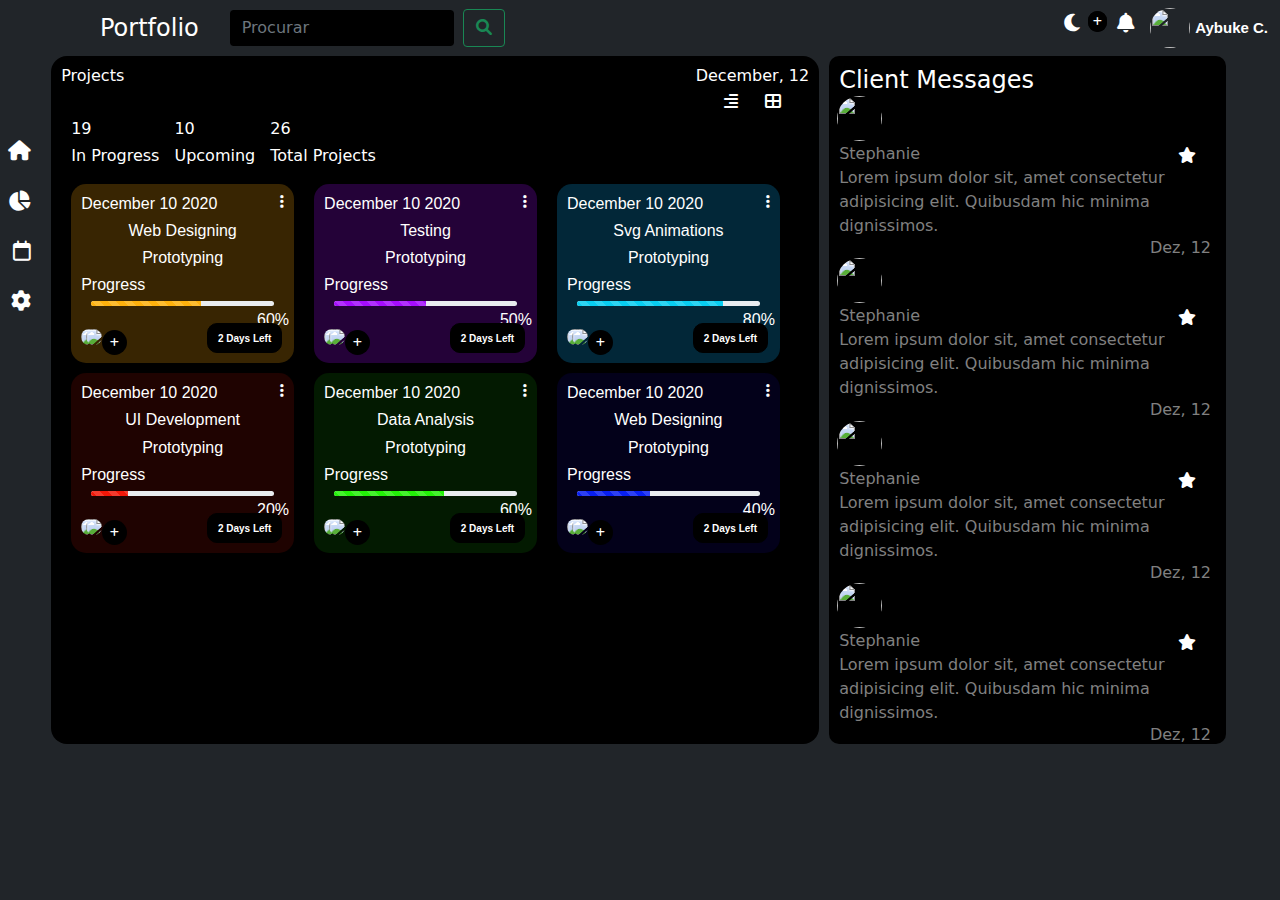
==== commit a736f2ae: "atividade-pagina" ====
--- a/index.html
+++ b/index.html
@@ -4,7 +4,7 @@
     <link rel="stylesheet" href="https://cdnjs.cloudflare.com/ajax/libs/font-awesome/6.0.0/css/all.min.css">
     <link rel="stylesheet" href="css/bootstrap.css">
     <link rel="stylesheet" href="css/estilo.css">
-    <link rel="stylesheet" href="css/estilodois.css">
+    <!-- <link rel="stylesheet" href="css/estilodois.css"> -->
     <meta charset="UTF-8">
     <meta http-equiv="X-UA-Compatible" content="IE=edge">
     <meta name="viewport" content="width=device-width, initial-scale=1.0">
@@ -19,7 +19,7 @@
         </form>
         <ul class="nav justify-content-end">
             <li class="nav-item">
-                <a class="nav-link-esquerda" href="#"><i class="fas fa-moon"></i></a>
+                <a class="nav-link-esquerda"><i class="fas fa-moon" class="nav-link-esquerda"></i></a>
             </li>
             <li class="nav-item">
                 <a class="nav-link-meio-meio" href="#"><i class="fas fa-plus"></i></a>
@@ -37,8 +37,8 @@
         <div id="cabecalho">
             <a id="emote-cabecalho" class="nav-link-primeiro" href="#"><i class="fas fa-home"></i></a>
             <a id="emote-cabecalho" class="nav-link-meio" href="#"><i class="fas fa-chart-pie"></i></a>
-            <a id="emote-cabecalho" class="nav-link-meio" href="#"><i class="far fa-calendar"></i></a>
-            <a id="emote-cabecalho" class="nav-link-meio" href="#"><i class="fas fa-cog"></i></a>
+            <a id="emote-cabecalho" class="nav-link-meio-dois" href="#"><i class="far fa-calendar"></i></a>
+            <a id="emote-cabecalho" class="nav-link-meio-tres" href="#"><i class="fas fa-cog"></i></a>
         </div>
     <div id="geral_meio">
         <div id="PD">
@@ -253,36 +253,36 @@
                 <img id="imagem-direito" src="https://amascoteria.com.br/wp-content/uploads/2019/11/mascote-personagem-3d-Abor_Expressao_8-600x600.jpg"> 
                 <div id="stepmais">
                     <div>
-                        <h6 id="step">Stephanie</h6> 
-                    </div>
-                    <div>
-                        <i id="estrela" class="fas fa-star"></i>
-                    </div>
-                </div>
-                <p>Lorem ipsum dolor sit, amet consectetur adipisicing elit. Quibusdam hic minima dignissimos.</p>
-                <h6 id="dez">Dez, 12</h6>
-            </div>
-            <div id="comentario-um">
-                <img id="imagem-direito" src="https://amascoteria.com.br/wp-content/uploads/2019/11/mascote-personagem-3d-Abor_Expressao_8-600x600.jpg"> 
-                <div id="stepmais">
-                    <div>
-                        <h6 id="step">Stephanie</h6> 
-                    </div>
-                    <div>
-                        <i id="estrela" class="fas fa-star"></i>
-                    </div>
-                </div>
-                <p>Lorem ipsum dolor sit, amet consectetur adipisicing elit. Quibusdam hic minima dignissimos.</p>
-                <h6 id="dez">Dez, 12</h6>
-            </div>
-            <div id="comentario-um">
-                <img id="imagem-direito" src="https://amascoteria.com.br/wp-content/uploads/2019/11/mascote-personagem-3d-Abor_Expressao_8-600x600.jpg"> 
-                <div id="stepmais">
-                    <div>
-                        <h6 id="step">Stephanie</h6> 
-                    </div>
-                    <div>
-                        <i id="estrela" class="fas fa-star"></i>
+                        <h6 class="stepum" id="step">Stephanie</h6> 
+                    </div>
+                    <div>
+                        <i id="estrelaum" class="fas fa-star"></i>
+                    </div>
+                </div>
+                <p>Lorem ipsum dolor sit, amet consectetur adipisicing elit. Quibusdam hic minima dignissimos.</p>
+                <h6 id="dez">Dez, 12</h6>
+            </div>
+            <div id="comentario-um">
+                <img id="imagem-direito" src="https://amascoteria.com.br/wp-content/uploads/2019/11/mascote-personagem-3d-Abor_Expressao_8-600x600.jpg"> 
+                <div id="stepmais">
+                    <div>
+                        <h6 class="stepdois" id="step">Stephanie</h6> 
+                    </div>
+                    <div>
+                        <i id="estreladois" class="fas fa-star"></i>
+                    </div>
+                </div>
+                <p>Lorem ipsum dolor sit, amet consectetur adipisicing elit. Quibusdam hic minima dignissimos.</p>
+                <h6 id="dez">Dez, 12</h6>
+            </div>
+            <div id="comentario-um">
+                <img id="imagem-direito" src="https://amascoteria.com.br/wp-content/uploads/2019/11/mascote-personagem-3d-Abor_Expressao_8-600x600.jpg"> 
+                <div id="stepmais">
+                    <div>
+                        <h6 class="steptres" id="step">Stephanie</h6> 
+                    </div>
+                    <div>
+                        <i id="estrelatres" class="fas fa-star"></i>
                     </div>
                 </div>
                 <p>Lorem ipsum dolor sit, amet consectetur adipisicing elit. Quibusdam hic minima dignissimos.</p>
--- a/css/estilo.css
+++ b/css/estilo.css
@@ -6,10 +6,12 @@
 
 body {
     background-color: #212529;
-}
-
-body.active {
+    color: white;
+}
+
+.active{
     background-color: rgb(172, 170, 170);
+    color: black;
 }
 
 #cabecalho {
@@ -25,17 +27,10 @@
 
 #cabecalho.active {
     background: rgb(172, 170, 170);
-    display: flex;
-    flex-direction: column;
-    flex-wrap: nowrap;
-    align-items: center;
-    width: 5%;
-    /* height: 94.1vh; */
-    align-content: center;
+    color: black;
 }
 
 .bg-dark.active {
-    --bs-bg-opacity: 1;
     background-color: rgb(172, 170, 170) !important;
 }
 
@@ -45,8 +40,32 @@
     margin: 10px 20px 10px 0px;
 }
 
+.nav-link-meio-dois {
+    color:white;
+    font-size: 20px;
+    margin: 10px 20px 10px 0px;
+}
+
+.nav-link-meio-tres {
+    color:white;
+    font-size: 20px;
+    margin: 10px 20px 10px 0px;
+}
+
+.nav-link-meio.active {
+    color:black;
+    font-size: 20px;
+    margin: 10px 20px 10px 0px;
+}
+
 .nav-link-primeiro {
     color:white;
+    font-size: 20px;
+    margin: 80px 20px 10px 0px;
+}
+
+.nav-link-primeiro.active {
+    color:black;
     font-size: 20px;
     margin: 80px 20px 10px 0px;
 }
@@ -90,9 +109,8 @@
 }
 
 .nav-link-esquerda.active{
-    font-size: 20px;
-    margin: 0px 5px 0px 0px;
     cursor: pointer;
+    color: black;
 }
 
 .nav-link-meio-meio {
@@ -135,6 +153,26 @@
     height: 40px;
 }
 
+.fa-align-right{
+    color: white;
+    cursor: pointer;
+}
+
+.fa-th-large{
+    color: white;
+    cursor: pointer;
+}
+
+.fa-align-right.active{
+    color: rgb(0, 0, 0);
+    cursor: pointer;
+}
+
+.fa-th-large.active{
+    color: black;
+    cursor: pointer;
+}
+
 a {
     color: white;
     text-decoration: inherit;
@@ -432,6 +470,11 @@
     width: 23%;
 }
 
+#direito.active{
+    background-color: white;
+    color: #000000;
+}
+
 #client{
     color: white;
     margin: 10px 0px 0px 10px;
@@ -439,15 +482,16 @@
 
 #client.active{
     color: rgb(0, 0, 0);
-    margin: 10px 0px 0px 10px;
+    background-color: white;
 }
 
 #step{
-    color: white;
+    color: grey;
 }
 
 #step.active{
     color: rgb(0, 0, 0);
+    background-color: white;
 }
 
 #estrela{
@@ -456,6 +500,7 @@
 
 #estrela.active{
     color: rgb(0, 0, 0);
+    background-color: white;
 }
 
 #stepmais {
@@ -468,6 +513,11 @@
 p {
     color: gray;
     margin: -25px 0px 0px 55px;
+}
+
+p.active {
+    color: rgb(0, 0, 0);
+    background-color: white;
 }
 
 #imagem-direito {
@@ -485,8 +535,12 @@
     margin: 20px 0px 0px 0px;
 }
 
+#comentario-um.active {
+    background-color: white;
+}
+
 #comentario-um:hover {
-    background-color:#373a3d;
+    background-color:#ffffff;
 }
 
 #dez {
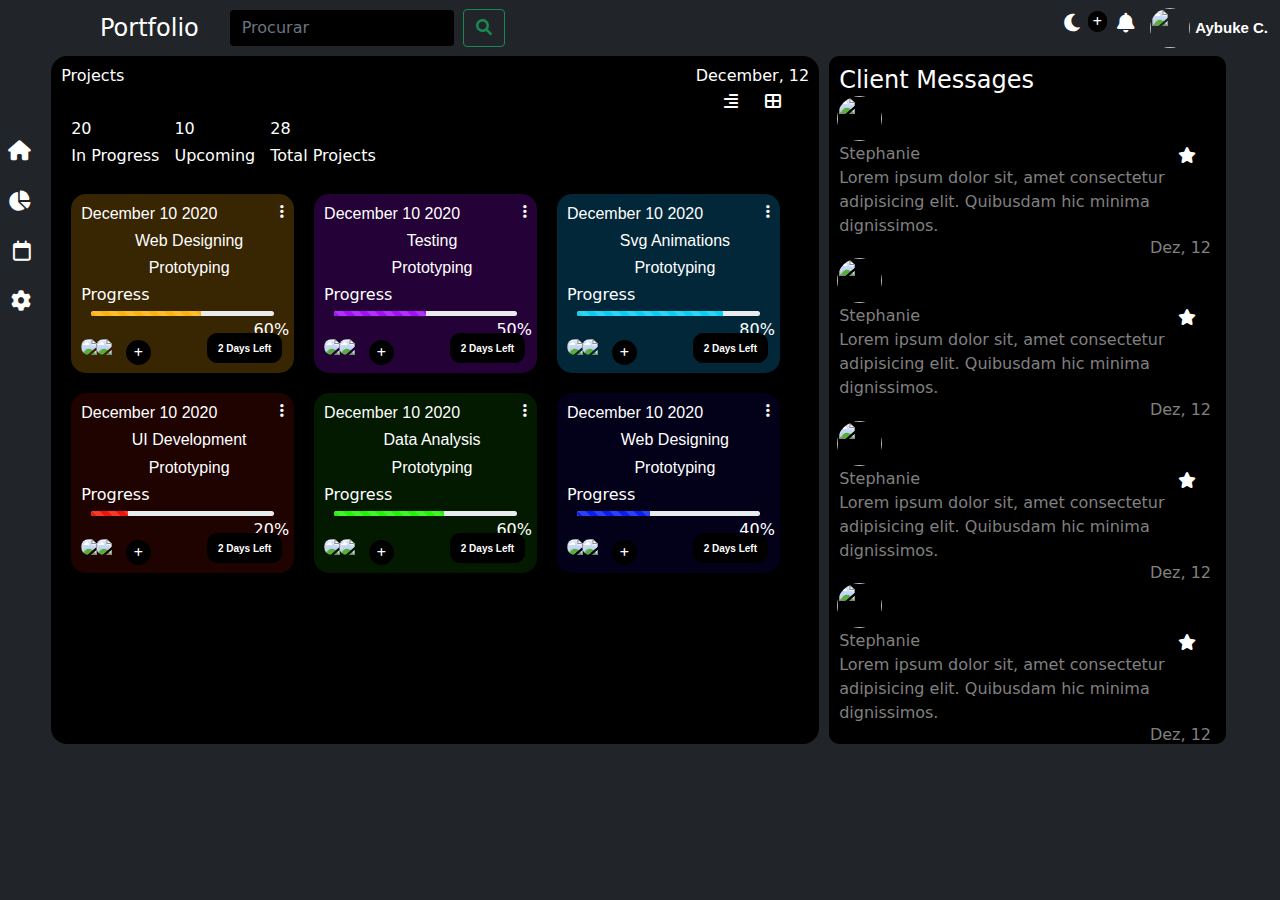
==== commit 3a6aa73e: "atividade-pagina" ====
--- a/index.html
+++ b/index.html
@@ -3,6 +3,7 @@
 <head>
     <link rel="stylesheet" href="https://cdnjs.cloudflare.com/ajax/libs/font-awesome/6.0.0/css/all.min.css">
     <link rel="stylesheet" href="css/bootstrap.css">
+    <link rel="stylesheet" href="css/estilocopy.css">
     <link rel="stylesheet" href="css/estilo.css">
     <!-- <link rel="stylesheet" href="css/estilodois.css"> -->
     <meta charset="UTF-8">
@@ -69,7 +70,7 @@
             </div>
             <div id="geral-blocos">
                 <a href="laranja.html">
-                <div id="bloco-laranja">
+                <div class="blocos bloco-laranja">
                     <div id="december">
                         <h6>December 10 2020</h6>
                         <i class="fa-solid fa-ellipsis-vertical"></i>
@@ -78,7 +79,8 @@
                         <h6>Web Designing</h6>
                         <h6>Prototyping</h6>
                     </div>
-                    <div>
+                </a>
+                    <div class="geral-progresso">
                         <h6 id="progress">Progress</h6>
                         <div class="progress">
                             <div class="progress-bar-laranja progress-bar-striped progress-bar-animated" role="progressbar" aria-valuenow="75" aria-valuemin="0" aria-valuemax="100" style="width: 60%"></div>
@@ -94,9 +96,9 @@
                             <input id="botao-bloco" type="button" value="2 Days Left">
                         </div>
                     </div>
-                </a>
+                
                 <a href="roxo.html">
-                <div id="bloco-roxo">
+                <div class="blocos bloco-roxo">
                     <div id="december">
                         <h6>December 10 2020</h6>
                         <i class="fa-solid fa-ellipsis-vertical"></i>
@@ -105,7 +107,8 @@
                         <h6>Testing</h6>
                         <h6>Prototyping</h6>
                     </div>
-                    <div>
+                </a>
+                    <div class="geral-progresso">
                         <h6 id="progress">Progress</h6>
                         <div class="progress">
                             <div class="progress-bar-roxo progress-bar-striped progress-bar-animated" role="progressbar" aria-valuenow="75" aria-valuemin="0" aria-valuemax="100" style="width: 50%"></div>
@@ -121,9 +124,8 @@
                             <input id="botao-bloco" type="button" value="2 Days Left">
                         </div>
                     </div>
-                </a>
                 <a href="azul.html">
-                <div id="bloco-azul">
+                <div class="blocos bloco-azul">
                     <div id="december">
                         <h6>December 10 2020</h6>
                         <i class="fa-solid fa-ellipsis-vertical"></i>
@@ -132,7 +134,8 @@
                         <h6>Svg Animations</h6>
                         <h6>Prototyping</h6>
                     </div>
-                    <div>
+                </a>
+                    <div class="geral-progresso">
                         <h6 id="progress">Progress</h6>
                         <div class="progress">
                             <div id="bar" class="progress-bar-azul progress-bar-striped progress-bar-animated" role="progressbar" aria-valuenow="75" aria-valuemin="0" aria-valuemax="100" style="width: 80%"></div>
@@ -148,9 +151,8 @@
                             <input id="botao-bloco" type="button" value="2 Days Left">
                         </div>
                     </div>
-                </a>
                 <a href="vermelho.html">
-                <div id="bloco-vermelho">
+                <div class="blocos bloco-vermelho">
                     <div id="december">
                         <h6 >December 10 2020</h6>
                         <i class="fa-solid fa-ellipsis-vertical"></i>
@@ -159,7 +161,8 @@
                         <h6>UI Development</h6>
                         <h6>Prototyping</h6>
                     </div>
-                    <div>
+                </a>
+                    <div class="geral-progresso">
                         <h6 id="progress">Progress</h6>
                         <div class="progress">
                             <div id="bar" class="progress-bar-vermelho progress-bar-striped progress-bar-animated" role="progressbar" aria-valuenow="75" aria-valuemin="0" aria-valuemax="100" style="width: 20%"></div>
@@ -175,9 +178,8 @@
                             <input id="botao-bloco" type="button" value="2 Days Left">
                         </div>
                     </div>
-                </a>
                 <a href="verde.html">
-                <div id="bloco-verde">
+                <div class="blocos bloco-verde">
                     <div id="december">
                         <h6 >December 10 2020</h6>
                         <i class="fa-solid fa-ellipsis-vertical"></i>
@@ -186,7 +188,8 @@
                         <h6>Data Analysis</h6>
                         <h6>Prototyping</h6>
                     </div>
-                    <div>
+                </a>
+                    <div class="geral-progresso">
                         <h6 id="progress">Progress</h6>
                         <div class="progress">
                             <div id="bar" class="progress-bar-verde progress-bar-striped progress-bar-animated" role="progressbar" aria-valuenow="75" aria-valuemin="0" aria-valuemax="100" style="width: 60%"></div>
@@ -202,9 +205,8 @@
                             <input id="botao-bloco" type="button" value="2 Days Left">
                         </div>
                     </div>
-                </a>
                 <a href="azulescuro.html">
-                <div id="bloco-azulescuro">
+                <div class="blocos bloco-azulescuro">
                     <div id="december">
                         <h6 >December 10 2020</h6>
                         <i class="fa-solid fa-ellipsis-vertical"></i>
@@ -213,7 +215,8 @@
                         <h6>Web Designing</h6>
                         <h6>Prototyping</h6>
                     </div>
-                    <div>
+                </a>
+                    <div class="geral-progresso">
                         <h6 id="progress">Progress</h6>
                         <div class="progress">
                             <div id="bar" class="progress-bar-azulescuro progress-bar-striped progress-bar-animated" role="progressbar" aria-valuenow="75" aria-valuemin="0" aria-valuemax="100" style="width: 40%"></div>
@@ -224,12 +227,11 @@
                         <img id="imagem-bloco" src="https://amascoteria.com.br/wp-content/uploads/2019/11/mascote-personagem-3d-Abor_Expressao_8-600x600.jpg">
                         <img id="imagem-bloco-dois" src="https://amascoteria.com.br/wp-content/uploads/2019/11/mascote-personagem-3d-Abor_Expressao_8-600x600.jpg">
                         <a class="emote-bloco" href="#"><i class="fas fa-plus"></i></a>
-                    </div>
-                        <div id="botao">
-                            <input id="botao-bloco" type="button" value="2 Days Left">
-                        </div>
-                    </div>
-                </a>
+                </div>
+                    <div id="botao">
+                        <input id="botao-bloco" type="button" value="2 Days Left">
+                    </div>
+                </div>
             </div>
         </div>
         <div id="direito">
@@ -288,6 +290,10 @@
                 <p>Lorem ipsum dolor sit, amet consectetur adipisicing elit. Quibusdam hic minima dignissimos.</p>
                 <h6 id="dez">Dez, 12</h6>
             </div>
+        </div>
+        <div class="notificacao">
+            <i id="triangulo" class="fa-solid fa-caret-up"></i>
+            <h6 class="notificacoes">+1 notificação <i id="estrelatres" class="fas fa-star"></i></h6>
         </div>
     </div>
     <script src="js/jquery.js"></script>
--- a/css/estilocopy.css
+++ b/css/estilocopy.css
@@ -0,0 +1,621 @@
+
+*{
+    padding: 0;
+    margin: 0;
+}
+
+body {
+    background-color: #212529;
+}
+
+#cabecalho {
+    background: #212529;
+    display: flex;
+    flex-direction: column;
+    flex-wrap: nowrap;
+    align-items: flex-end;
+    width: 5%;
+    /* height: 94.1vh; */
+}
+.nav-link-meio {
+    color:white;
+    font-size: 20px;
+    margin: 10px 20px 10px 0px;
+}
+
+.nav-link-primeiro {
+    color:white;
+    font-size: 20px;
+    margin: 80px 20px 10px 0px;
+}
+
+#port{
+    color: white;
+    margin: 0px 30px 0px 100px;
+    display: flex;
+    align-items: center;
+}
+
+.form-control {
+    display: block;
+    width: 100%;
+    padding: 0.375rem 0.75rem;
+    font-size: 1rem;
+    font-weight: 400;
+    line-height: 1.5;
+    color: #ffffff;
+    background-color: #000000;
+    background-clip: padding-box;
+    border: 1px solid #212529;
+    -webkit-appearance: none;
+    -moz-appearance: none;
+    appearance: none;
+    border-radius: 0.25rem;
+    transition: border-color .15s ease-in-out,box-shadow .15s ease-in-out;
+}
+
+.nav-link-esquerda{
+    color: white !important;
+    font-size: 20px;
+    margin: 0px 5px 0px 0px;
+}
+
+.nav-link-meio-meio {
+    color: white !important;
+    font-size: 10px;
+    margin: 0px 10px 0px 0px;
+}
+
+.nav-link-direita {
+    color: white !important;
+    font-size: 20px;
+    margin: 0px 15px 0px 0px;
+}
+
+#imagem-portfolio{
+    border-radius: 50px;
+    width: 40px;
+    height: 40px;
+}
+
+a {
+    color: white;
+    text-decoration: inherit;
+    font-size: 15px;
+    font-family: arial;
+    font-weight: 600;
+    /* margin: 0px 12px 0px 0px; */
+}
+
+#perfil{
+    margin: 0px 12px 0px 0px;
+}
+
+#PD {
+    display: flex;
+    justify-content: space-between;
+}
+
+#geral-centro{
+    display: flex;
+}
+
+#geral_meio {
+    background-color: black;
+    color: white;
+    width: 70%;
+    border-radius: 16px;
+    padding: 10px;
+}
+
+#centro{
+    display: flex;
+    margin: 10px 10px 10px 10px;
+}
+
+#IPT{
+    margin: 0px 15px 0px 0px;
+}
+
+#UPC{
+    margin: 0px 15px 0px 0px;
+}
+
+#TPS{
+    margin: 0px 10px 0px 0px;
+}
+
+#bloco-laranja {
+    background-color: rgba(145, 95, 4, 0.39);
+    border-radius: 15px;
+    width: 100%;
+    height: 16vh;
+    margin: 5px 0px 5px 0px;
+    display: flex;
+    flex-direction: row;
+    align-items: center;
+}
+
+.progress-bar-laranja {
+    display: flex;
+    flex-direction: column;
+    justify-content: center;
+    overflow: hidden;
+    color: #fff;
+    text-align: center;
+    white-space: nowrap;
+    background-color: #fdb10d;
+    transition:6s ease;
+}
+
+#bloco-roxo {
+    background-color: rgba(100, 4, 145, 0.39);
+    border-radius: 15px;
+    width: 100%;
+    height: 16vh;
+    margin: 5px 0px 5px 0px;
+    display: flex;
+    flex-direction: row;
+    align-items: center;
+}
+
+.progress-bar-roxo {
+    display: flex;
+    flex-direction: column;
+    justify-content: center;
+    overflow: hidden;
+    color: #fff;
+    text-align: center;
+    white-space: nowrap;
+    background-color: #e90dfd;
+    transition:6s ease;
+}
+
+#bloco-verdeescuro {
+    background-color: rgba(4, 145, 11, 0.39);
+    border-radius: 15px;
+    width: 100%;
+    height: 16vh;
+    margin: 5px 0px 5px 0px;
+    display: flex;
+    flex-direction: row;
+    align-items: center;
+}
+
+.progress-bar-verdeescuro {
+    display: flex;
+    flex-direction: column;
+    justify-content: center;
+    overflow: hidden;
+    color: #fff;
+    text-align: center;
+    white-space: nowrap;
+    background-color: #044904;
+    transition:6s ease;
+}
+
+#bloco-vermelho {
+    background-color: rgba(145, 32, 4, 0.39);
+    border-radius: 15px;
+    width: 100%;
+    height: 16vh;
+    margin: 5px 0px 5px 0px;
+    display: flex;
+    flex-direction: row;
+    align-items: center;
+}
+
+.progress-bar-vermelho {
+    display: flex;
+    flex-direction: column;
+    justify-content: center;
+    overflow: hidden;
+    color: #fff;
+    text-align: center;
+    white-space: nowrap;
+    background-color: #720b04;
+    transition:6s ease;
+}
+
+#bloco-verde {
+    background-color: rgba(10, 230, 21, 0.39);
+    border-radius: 15px;
+    width: 100%;
+    height: 16vh;
+    margin: 5px 0px 5px 0px;
+    display: flex;
+    flex-direction: row;
+    align-items: center;
+}
+
+.progress-bar-verde {
+    display: flex;
+    flex-direction: column;
+    justify-content: center;
+    overflow: hidden;
+    color: #fff;
+    text-align: center;
+    white-space: nowrap;
+    background-color: #08c508;
+    transition:6s ease;
+}
+
+#bloco-azul {
+    background-color: rgba(4, 60, 145, 0.39);
+    border-radius: 15px;
+    width: 100%;
+    height: 16vh;
+    margin: 5px 0px 5px 0px;
+    display: flex;
+    flex-direction: row;
+    align-items: center;
+}
+
+.progress-bar-azul {
+    display: flex;
+    flex-direction: column;
+    justify-content: center;
+    overflow: hidden;
+    color: #fff;
+    text-align: center;
+    white-space: nowrap;
+    background-color: #041449;
+    transition:6s ease;
+}
+
+#WP {
+    display: flex;
+    flex-wrap: nowrap;
+    align-items: flex-start;
+    flex-direction: column;
+    margin: 0px 0px 0px 13px;
+}
+
+.progress {
+    display: flex;
+    height: 0.3rem;
+    overflow: hidden;
+    font-size: .75rem;
+    background-color: #e9ecef;
+    border-radius: 0.25rem;
+    margin: 0px 0px 0px 0px;
+}
+
+#geral_progress{
+    width: 100%;
+}
+
+#geral-blocos {
+    display: flex;
+    flex-wrap: wrap;
+    flex-direction: row;
+}
+
+#progress{
+    margin: 0px 0px 7px 10px;
+}
+
+#porcentagem {
+    display: flex;
+    justify-content: flex-end;
+    margin: 5px 5px 5px 0px;
+}
+
+#december {
+    display: flex;
+    justify-content: flex-end;
+    margin: 10px 10px 0px 10px;
+}
+
+#imagem-bloco {
+    width: 30px;
+    border-radius: 50px;
+    margin: 0px -15px 10px 10px;
+}
+
+#imagem-bloco-dois {
+    width: 30px;
+    border-radius: 50px;
+    margin: 0px 0px 10px 0px;
+}
+
+#input-bloco{
+    display: flex;
+    align-items: center;
+    align-content: center;
+    flex-wrap: nowrap;
+}
+
+.emote-bloco{
+    background: black;
+    border-radius: 50px;
+    width: 25px;
+    height: 25px;
+    display: flex;
+    justify-content: center;
+    align-items: center;
+    font-size: 10px;
+}
+
+#botao {
+    display: flex;
+    margin: 0px 8px 0px 0px;
+}
+
+#botao-bloco{
+    background-color: black;
+    color: white;
+    border: solid 1px black;
+    border-radius: 10px;
+    font-size: 10px;
+    font-family: arial;
+    font-weight: 600;
+    width: 75px;
+    height: 30px;
+    display: flex;
+    justify-content: center;
+}
+
+#icones-december{
+    display: flex;
+    justify-content: space-evenly;
+    flex-direction: row;
+}
+
+#direito{
+    background-color: black;
+    margin: 0px 0px 0px 10px;
+    border-radius: 10px;
+    width: 23%;
+}
+
+#client{
+    color: white;
+    margin: 10px 0px 0px 10px;
+}
+
+#step{
+    color: white;
+}
+
+#estrela{
+    color: white;
+}
+
+#stepmais {
+    display: flex;
+    justify-content: space-between;
+    flex-direction: row;
+    width: 86%;
+}
+
+p {
+    color: gray;
+    margin: -25px 0px 0px 55px;
+}
+
+#imagem-direito {
+    width: 45px;
+    height: 45px;
+    border-radius: 50px;
+    margin: 1px 3px 3px 8px;
+}
+
+#comentario-um {
+    display: flex;
+    flex-direction: row;
+    flex-wrap: wrap;
+    width: 100%;
+    margin: 20px 0px 0px 0px;
+}
+
+#comentario-um:hover {
+    background-color: #4f5052;
+}
+
+#dez {
+    color: grey;
+    display: flex;
+    justify-content: flex-end;
+    flex-wrap: nowrap;
+    flex-direction: row;
+    width: inherit;
+    margin: 0px 15px 0px 0px;
+}
+
+@media (max-width: 1450px){
+    p {
+        color: gray;
+        margin: -5px 0px 0px 10px;
+    }
+    #cabecalho {
+        background: #212529;
+        display: flex;
+        flex-direction: column;
+        flex-wrap: nowrap;
+        align-items: flex-end;
+        width: 4%;
+    }
+    #stepmais {
+        display: flex;
+        justify-content: space-between;
+        flex-direction: row;
+        width: 90%;
+        margin: 0px 0px 0px 10px;
+    }
+    #comentario-um {
+        display: flex;
+        flex-direction: row;
+        flex-wrap: wrap;
+        width: 100%;
+        margin: 0px 0px 0px 0px;
+    }
+    #geral_meio {
+        background-color: black;
+        color: white;
+        width: 60%;
+        border-radius: 16px;
+        padding: 10px;
+    }
+    #direito {
+        background-color: black;
+        margin: 0px 0px 0px 10px;
+        border-radius: 10px;
+        width: 31%;
+    }
+}
+
+@media (max-width: 1024px){
+    p {
+        color: gray;
+        margin: -5px 0px 0px 10px;
+    }
+    #cabecalho {
+        background: #212529;
+        display: flex;
+        flex-direction: column;
+        flex-wrap: nowrap;
+        align-items: flex-end;
+        width: 6%;
+        /* height: 94.1vh; */
+    }
+    #port {
+        color: white;
+        margin: 0px 30px 0px 70px;
+        display: flex;
+        align-items: center;
+    }
+    #stepmais {
+        display: flex;
+        justify-content: space-between;
+        flex-direction: row;
+        width: 90%;
+        margin: 0px 0px 0px 10px;
+    }
+    #comentario-um {
+        display: flex;
+        flex-direction: row;
+        flex-wrap: wrap;
+        width: 100%;
+        margin: 0px 0px 0px 0px;
+    }
+    #geral_meio {
+        background-color: black;
+        color: white;
+        width: 60%;
+        border-radius: 16px;
+        padding: 10px;
+    }
+    #direito {
+        background-color: black;
+        margin: 0px 0px 0px 10px;
+        border-radius: 10px;
+        width: 29%;
+    }
+    .navbar {
+        position: relative;
+        display: flex;
+        flex-wrap: wrap;
+        align-items: center;
+        justify-content: space-around;
+        padding-top: 0.5rem;
+        padding-bottom: 0.5rem;
+    }
+}
+
+@media (max-width: 800px){
+    #cabecalho {
+        background: #212529;
+        display: flex;
+        flex-direction: column;
+        flex-wrap: nowrap;
+        align-items: flex-end;
+        width: 8%;
+        /* height: 94.1vh; */
+    }
+    #port {
+        color: white;
+        margin: 0px 30px 0px 70px;
+        display: flex;
+        align-items: center;
+    }
+    p {
+        color: gray;
+        margin: -5px 0px 0px 5px;
+    }
+    #stepmais {
+        display: flex;
+        justify-content: space-between;
+        flex-direction: row;
+        width: 85%;
+        margin: 0px 0px 0px 10px;
+    }
+    #direito {
+        background-color: black;
+        margin: 0px 0px 0px 10px;
+        border-radius: 10px;
+        width: 27%;
+    }   
+}
+
+@media (max-width: 425px){
+    #direito {
+        background-color: black;
+        margin: 5px 0px 0px 0px;
+        border-radius: 10px;
+        width: 80%;
+    }
+    #geral-centro {
+        display: flex;
+        flex-direction: column;
+        align-items: center;
+    }
+    #stepmais {
+        display: flex;
+        justify-content: space-between;
+        flex-direction: row;
+        width: 90%;
+        margin: 0px 0px 0px 10px;
+    }    
+    #geral_meio {
+        background-color: black;
+        color: white;
+        width: 100%;
+        border-radius: 16px;
+        padding: 10px;
+    }
+    #cabecalho {
+        background: #212529;
+        display: flex;
+        flex-wrap: nowrap;
+        width: 5%;
+        /* height: 94.1vh; */
+        flex-direction: row;
+        align-items: baseline;
+        justify-content: center;
+    }
+    p {
+        color: gray;
+        margin: 0px 0px 0px 10px;
+    }
+    #port {
+        color: white;
+        margin: 0px 15px 0px 0px;
+        display: flex;
+        align-items: center;
+    }
+    #cabecalho-dois{
+        display: flex;
+        align-content: center;
+        justify-content: center;
+        align-items: center;
+    }
+    #centro {
+        display: flex;
+        margin: 10px 0px 10px 0px;
+        justify-content: center;
+        flex-direction: column;
+        align-items: flex-start;
+    }
+}
+
--- a/css/estilo.css
+++ b/css/estilo.css
@@ -182,6 +182,10 @@
     /* margin: 0px 12px 0px 0px; */
 }
 
+a.active {
+    color: black !important;
+}
+
 #name-a.active{
     color: black;
 }
@@ -221,7 +225,7 @@
 #geral_meio {
     background-color: black;
     color: white;
-    width: 70%;
+    width: 60%;
     border-radius: 16px;
     padding: 10px;
 }
@@ -229,7 +233,7 @@
 #geral_meio.active {
     background-color: rgb(255, 255, 255);
     color: rgb(0, 0, 0);
-    width: 70%;
+    width: 60%;
     border-radius: 16px;
     padding: 10px;
 }
@@ -251,11 +255,15 @@
     margin: 0px 10px 0px 0px;
 }
 
-#bloco-laranja {
-    background-color: rgba(145, 95, 4, 0.39);
+.blocos{
     border-radius: 15px;
     width: 31.5%;
     margin: 0px 10px 0px 10px;
+}
+
+
+.bloco-laranja {
+    background-color: rgba(145, 95, 4, 0.39);
 }
 
 .progress-bar-laranja {
@@ -279,6 +287,16 @@
     align-items: center;
 }
 
+#WP.active {
+    color: black;
+    display: flex;
+    flex-direction: column;
+    flex-wrap: nowrap;
+    align-content: center;
+    justify-content: center;
+    align-items: center;
+}
+
 .progress {
     display: flex;
     height: 0.3rem;
@@ -289,11 +307,8 @@
     margin: 0px 20px 0px 20px;
 }
 
-#bloco-roxo{
+.bloco-roxo{
     background-color: rgba(93, 4, 145, 0.39);
-    border-radius: 15px;
-    width: 31.5%;
-    margin: 0px 10px 0px 10px;
 }
 
 .progress-bar-roxo {
@@ -308,7 +323,7 @@
     transition: width .6s ease;
 }
 
-#bloco-azul{
+.bloco-azul{
     background-color: rgba(4, 100, 145, 0.39);
     border-radius: 15px;
     width: 31.5%;
@@ -327,11 +342,8 @@
     transition: width .6s ease;
 }
 
-#bloco-vermelho{
+.bloco-vermelho{
     background-color: rgba(240, 22, 6, 0.13);
-    border-radius: 15px;
-    width: 31.5%;
-    margin: 10px 10px 0px 10px;
 }
 
 .progress-bar-vermelho {
@@ -346,11 +358,8 @@
     transition: width .6s ease;
 }
 
-#bloco-verde{
+.bloco-verde{
     background-color: rgba(25, 240, 6, 0.11);
-    border-radius: 15px;
-    width: 31.5%;
-    margin: 10px 10px 0px 10px;
 }
 
 .progress-bar-verde {
@@ -365,11 +374,8 @@
     transition: width .6s ease;
 }
 
-#bloco-azulescuro{
+.bloco-azulescuro{
     background-color: rgba(29, 6, 240, 0.11);
-    border-radius: 15px;
-    width: 31.5%;
-    margin: 10px 10px 0px 10px;
 }
 
 .progress-bar-azulescuro {
@@ -394,13 +400,36 @@
     margin: 0px 0px 7px 10px;
 }
 
+.geral-progresso{
+    width: 100%;
+}
+
+#progress.active{
+    color: black;
+    margin: 0px 0px 7px 10px;
+}
+
 #porcentagem{
     display: flex;
     justify-content: flex-end;
     margin: 4px 5px 0px 0px;
 }
 
+#porcentagem.active{
+    color: black;
+    display: flex;
+    justify-content: flex-end;
+    margin: 4px 5px 0px 0px;
+}
+
 #december{
+    display: flex;
+    justify-content: space-between;
+    margin: 10px 10px 0px 10px;
+}
+
+#december.active{
+    color: black;
     display: flex;
     justify-content: space-between;
     margin: 10px 10px 0px 10px;
@@ -467,12 +496,15 @@
     background-color: black;
     margin: 0px 0px 0px 10px;
     border-radius: 10px;
-    width: 23%;
+    width: 27%;
 }
 
 #direito.active{
     background-color: white;
     color: #000000;
+    margin: 0px 0px 0px 10px;
+    border-radius: 10px;
+    width: 30%;
 }
 
 #client{
@@ -553,7 +585,47 @@
     margin: 0px 15px 0px 0px;
 }
 
-@media (max-width: 1450px){
+.blocosdois{
+    border-radius: 15px;
+    width: 100%;
+    height: 16vh;
+    margin: 5px 0px 5px 0px;
+    display: flex;
+    flex-direction: row;
+    align-items: center;
+}
+
+.notificacao{
+    background-color: white;
+    color: black;
+    font-family: Arial, Helvetica, sans-serif;
+    width: 8%;
+    left: 1750px;
+    height: 60px;
+    border-radius: 10px;
+    position: absolute;
+}
+
+.fa-bell{
+    cursor: pointer;
+}
+
+.notificacoes{
+    font-size: 16px;
+    margin: 5px 5px;
+    font-weight: 700;
+}
+
+#triangulo {
+    color: white;
+    width: 10px;
+    height: 10px;
+    position: absolute;
+    top: -9px;
+    left: 12px;
+}
+
+@media (max-width: 1930px){
     p {
         color: gray;
         margin: -5px 0px 0px 10px;
@@ -593,27 +665,13 @@
         border-radius: 10px;
         width: 31%;
     }
-    #bloco-laranja {
+    .blocos {
         width: 29.8%;
-    }
-    #bloco-azul {
-        width: 29.8%;
-    }
-    #bloco-verde {
-        width: 29.8%;
-    }
-    #bloco-vermelho {
-        width: 29.8%;
-    }
-    #bloco-roxo {
-        width: 29.8%;
-    }
-    #bloco-azulescuro {
-        width: 29.8%;
-    }
-}
-
-@media (max-width: 1024px){
+        margin: 10px 10px;
+    }
+}
+
+@media (max-width: 1450px){
     p {
         color: gray;
         margin: -5px 0px 0px 10px;
@@ -624,14 +682,7 @@
         flex-direction: column;
         flex-wrap: nowrap;
         align-items: flex-end;
-        width: 6%;
-        /* height: 94.1vh; */
-    }
-    #port {
-        color: white;
-        margin: 0px 30px 0px 70px;
-        display: flex;
-        align-items: center;
+        width: 4%;
     }
     #stepmais {
         display: flex;
@@ -658,24 +709,61 @@
         background-color: black;
         margin: 0px 0px 0px 10px;
         border-radius: 10px;
+        width: 31%;
+    }
+    .blocos {
+        width: 29.8%;
+    }
+}
+
+@media (max-width: 1024px){
+    p {
+        color: gray;
+        margin: -5px 0px 0px 10px;
+    }
+    #cabecalho {
+        background: #212529;
+        display: flex;
+        flex-direction: column;
+        flex-wrap: nowrap;
+        align-items: flex-end;
+        width: 6%;
+        /* height: 94.1vh; */
+    }
+    #port {
+        color: white;
+        margin: 0px 30px 0px 70px;
+        display: flex;
+        align-items: center;
+    }
+    #stepmais {
+        display: flex;
+        justify-content: space-between;
+        flex-direction: row;
+        width: 90%;
+        margin: 0px 0px 0px 10px;
+    }
+    #comentario-um {
+        display: flex;
+        flex-direction: row;
+        flex-wrap: wrap;
+        width: 100%;
+        margin: 0px 0px 0px 0px;
+    }
+    #geral_meio {
+        background-color: black;
+        color: white;
+        width: 60%;
+        border-radius: 16px;
+        padding: 10px;
+    }
+    #direito {
+        background-color: black;
+        margin: 0px 0px 0px 10px;
+        border-radius: 10px;
         width: 29%;
     }
-    #bloco-laranja {
-        width: 29.8%;
-    }
-    #bloco-azul {
-        width: 29.8%;
-    }
-    #bloco-verde {
-        width: 29.8%;
-    }
-    #bloco-vermelho {
-        width: 29.8%;
-    }
-    #bloco-roxo {
-        width: 29.8%;
-    }
-    #bloco-azulescuro {
+    .blocos {
         width: 29.8%;
     }
     .navbar {
@@ -690,27 +778,7 @@
 }
 
 @media (max-width: 800px){
-    #bloco-laranja {
-        width: 45%;
-        margin: 10px 10px 10px 10px;
-    }
-    #bloco-azul {
-        width: 45%;
-        margin: 10px 10px 10px 10px;
-    }
-    #bloco-verde {
-        width: 45%;
-        margin: 10px 10px 10px 10px;
-    }
-    #bloco-vermelho {
-        width: 45%;
-        margin: 10px 10px 10px 10px;
-    }
-    #bloco-roxo {
-        width: 45%;
-        margin: 10px 10px 10px 10px;
-    }
-    #bloco-azulescuro {
+    .blocos {
         width: 45%;
         margin: 10px 10px 10px 10px;
     }
@@ -749,27 +817,7 @@
 }
 
 @media (max-width: 425px){
-    #bloco-laranja {
-        width: 100%;
-        margin: 10px 0px 10px 0px;
-    }
-    #bloco-azul {
-        width: 100%;
-        margin: 10px 0px 10px 0px;
-    }
-    #bloco-verde {
-        width: 100%;
-        margin: 10px 0px 10px 0px;
-    }
-    #bloco-vermelho {
-        width: 100%;
-        margin: 10px 0px 10px 0px;
-    }
-    #bloco-roxo {
-        width: 100%;
-        margin: 10px 0px 10px 0px;
-    }
-    #bloco-azulescuro {
+    .blocos {
         width: 100%;
         margin: 10px 0px 10px 0px;
     }
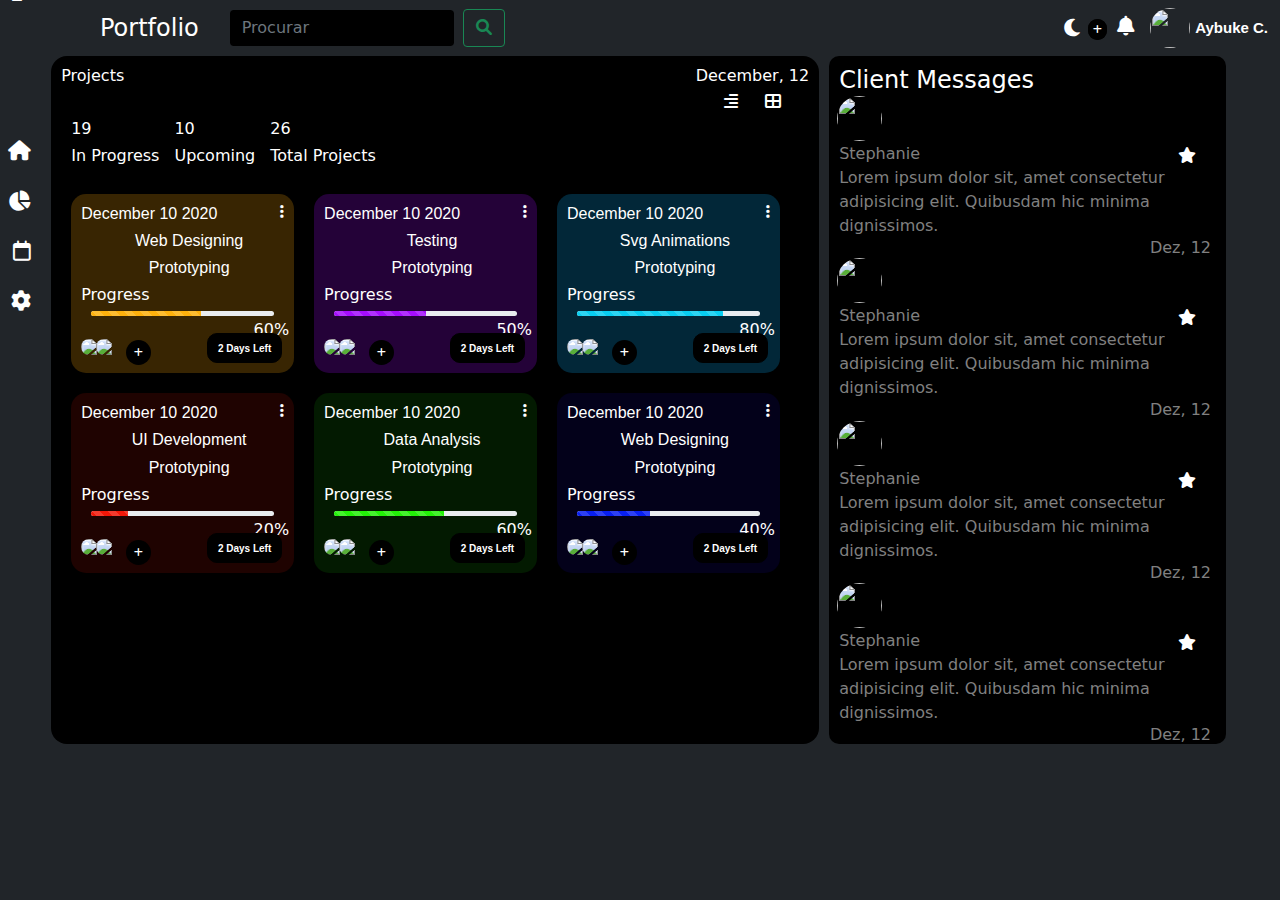
==== commit eefc7ab1: "atividade-pagina" ====
--- a/index.html
+++ b/index.html
@@ -23,15 +23,21 @@
                 <a class="nav-link-esquerda"><i class="fas fa-moon" class="nav-link-esquerda"></i></a>
             </li>
             <li class="nav-item">
-                <a class="nav-link-meio-meio" href="#"><i class="fas fa-plus"></i></a>
+                <button class="plus" type="button" onclick="mostrarpesquisa()" ondblclick="sairpesquisa()">
+                    <a class="nav-link-meio-meio" href="#"><i class="fas fa-plus"></i></a>
+                </button>
             </li>
             <li class="nav-item">
-                <a class="nav-link-direita" href="#"><i class="fas fa-bell"></i></a>
+                <button class="botao" type="button" onclick="showMessage()" ondblclick="hideMessage()">
+                    <i class="fas fa-bell nav-link-direita"></i>
+                </button>
             </li>
-            <li id="perfil" class="nav-item">
-                <img id="imagem-portfolio" src="https://amascoteria.com.br/wp-content/uploads/2019/11/mascote-personagem-3d-Abor_Expressao_8-600x600.jpg">
-              <a id="name-a" class="nav-link-name">Aybuke C.</a>
-            </li>
+            <button class="plus" type="button" onclick="mostrarperfil()" ondblclick="sairperfil()">
+                <li id="perfil" class="nav-item">
+                    <img id="imagem-portfolio" src="https://amascoteria.com.br/wp-content/uploads/2019/11/mascote-personagem-3d-Abor_Expressao_8-600x600.jpg">
+                    <a id="name-a" class="nav-link-name">Aybuke C.</a>
+                </li>
+            </button>
           </ul>
       </nav>
     <div id="geral-centro">
@@ -293,7 +299,13 @@
         </div>
         <div class="notificacao">
             <i id="triangulo" class="fa-solid fa-caret-up"></i>
-            <h6 class="notificacoes">+1 notificação <i id="estrelatres" class="fas fa-star"></i></h6>
+            <h6 class="mensagem">+1 notificação <i id="estrelatres" class="fas fa-star"></i></h6>
+        </div>
+        <div class="perfil">
+            <i id="triangulodois" class="fa-solid fa-caret-up"></i>
+            <h6 class="mensagemperfil">Editar perfil</h6>
+            <h6 class="mensagemperfil">Sair</h6>
+            <h6 class="mensagemperfil">Configurações</h6>
         </div>
     </div>
     <script src="js/jquery.js"></script>
--- a/css/estilo.css
+++ b/css/estilo.css
@@ -595,7 +595,7 @@
     align-items: center;
 }
 
-.notificacao{
+.mensagem{
     background-color: white;
     color: black;
     font-family: Arial, Helvetica, sans-serif;
@@ -604,6 +604,17 @@
     height: 60px;
     border-radius: 10px;
     position: absolute;
+    display: none;
+}
+
+.botao{
+    background: none;
+    border: solid 0px;
+}
+
+.plus{
+    background: none;
+    border: solid 0px;
 }
 
 .fa-bell{
@@ -623,6 +634,43 @@
     position: absolute;
     top: -9px;
     left: 12px;
+}
+
+.justify-content-end{
+    display: flex;
+    flex-direction: row;
+    justify-content: center;
+    align-items: center;
+}
+
+.perfil {
+    background-color: white;
+    color: black;
+    width: 6.9%;
+    left: 1775px;
+    height: 115px;
+    border-radius: 10px;
+    position: absolute;
+    display: none;
+}
+
+.mensagemperfil {
+    font-family: Arial, Helvetica, sans-serif;
+    font-weight: 700;
+    display: flex;
+    flex-direction: column;
+    align-items: flex-end;
+    margin: 14px 5px 0px 0px;
+    justify-content: center;
+}
+
+#triangulodois {
+    color: white;
+    width: 10px;
+    height: 10px;
+    position: absolute;
+    top: -9px;
+    left: 30px;
 }
 
 @media (max-width: 1930px){
